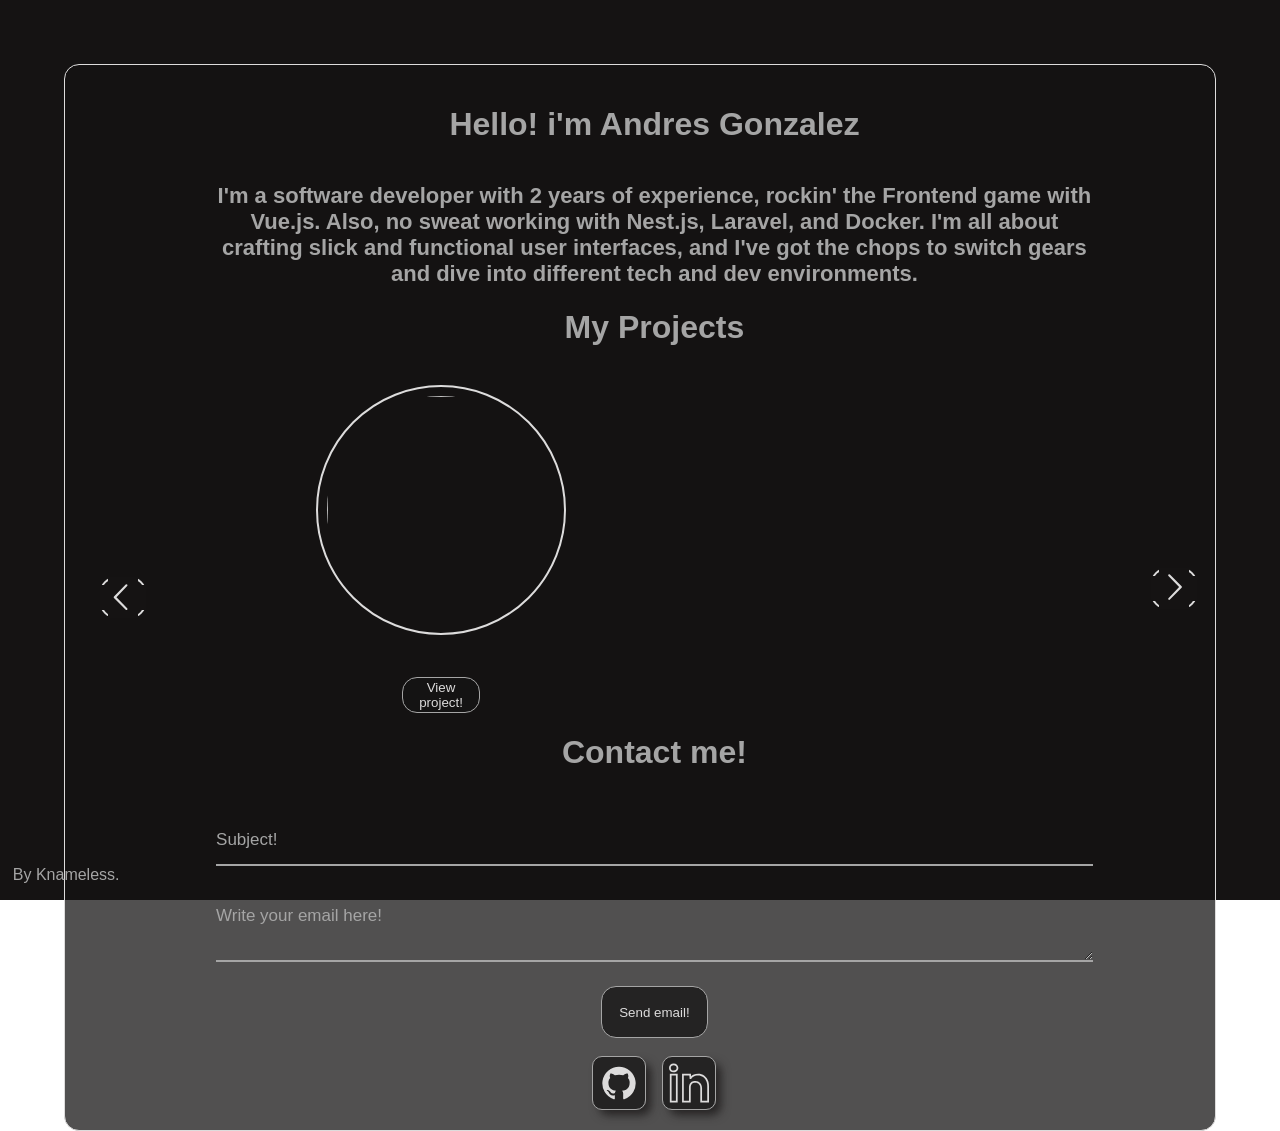
==== index.html @ 69648969 "feat: responsive" ====
<!DOCTYPE html>
<html lang="en">

<head>
  <meta charset="UTF-8" />
  <meta name="viewport" content="width=device-width, initial-scale=1.0" />
  <title>Knameless</title>
  <link rel="stylesheet" href="./assets/styles.css" />
</head>

<body>
  <div id="particles-js"></div>
  <div class="container">
    <div class="left-button" id="leftBtn">
      <a class="button-a">
        <span class="button-span">
          <svg xmlns="http://www.w3.org/2000/svg" viewBox="0 0 50 20" id="chevron" class="chevron-left">
            <path
              d="M13.25 10 6.109 2.58a.697.697 0 0 1 0-.979.68.68 0 0 1 .969 0l7.83 7.908a.697.697 0 0 1 0 .979l-7.83 7.908a.68.68 0 0 1-.969 0 .697.697 0 0 1 0-.979L13.25 10z" />
          </svg>
        </span>
      </a>
    </div>
    <div class="content">
      <div class="home">
        <h1 class="title-home">Hello! i'm Andres Gonzalez</h1>
        <h3 class="text-home">
          I'm a software developer with 2 years of experience, rockin' the
          Frontend game with Vue.js. Also, no sweat working with Nest.js,
          Laravel, and Docker. I'm all about crafting slick and functional
          user interfaces, and I've got the chops to switch gears and dive
          into different tech and dev environments.
        </h3>
      </div>
      <hr class="separator" />
      <div class="projects">
        <h1 class="project-title">My Projects</h1>
        <div class="project-layout">
          <div id="container-image">
            <img src="" class="project-image"></img>
            <h4 id="project-description"></h4>
            <a href="" id="button-pj" target="_blank">
              <button class="button-pj">View project!</button>
            </a>
          </div>
          <div class="space"></div>
          <div class="list-projects" id="list">
          </div>
        </div>
      </div>
      <hr class="separator" />
      <div class="contact">
        <div class="contact-item ">
          <h1 class="title-contact">Contact me!</h1>
          <div class="form__group field">
            <input type="text" class="form__field" placeholder="Subject!" id="subject">
            <label for="Subject!" class="form__label">Subject!</label>
          </div>
          <div class="form__group field">
            <textarea id="body" type="text" class="form__field" placeholder="Write your email here!"
              required=""></textarea>
            <label for="Write your email here!" class="form__label">Write your email here!</label>
          </div>
          <button class="button-pj" id="sendEmail">Send email!</button>
          <div class="container-items">
            <a href="https://github.com/knameless27">
              <button class="btn">
                <svg width="40" height="50" fill="rgb(221, 220, 220)" xmlns="http://www.w3.org/2000/svg"
                  data-name="Layer 1" viewBox="0 0 24 24" id="github">
                  <path
                    d="M12,2.2467A10.00042,10.00042,0,0,0,8.83752,21.73419c.5.08752.6875-.21247.6875-.475,0-.23749-.01251-1.025-.01251-1.86249C7,19.85919,6.35,18.78423,6.15,18.22173A3.636,3.636,0,0,0,5.125,16.8092c-.35-.1875-.85-.65-.01251-.66248A2.00117,2.00117,0,0,1,6.65,17.17169a2.13742,2.13742,0,0,0,2.91248.825A2.10376,2.10376,0,0,1,10.2,16.65923c-2.225-.25-4.55-1.11254-4.55-4.9375a3.89187,3.89187,0,0,1,1.025-2.6875,3.59373,3.59373,0,0,1,.1-2.65s.83747-.26251,2.75,1.025a9.42747,9.42747,0,0,1,5,0c1.91248-1.3,2.75-1.025,2.75-1.025a3.59323,3.59323,0,0,1,.1,2.65,3.869,3.869,0,0,1,1.025,2.6875c0,3.83747-2.33752,4.6875-4.5625,4.9375a2.36814,2.36814,0,0,1,.675,1.85c0,1.33752-.01251,2.41248-.01251,2.75,0,.26251.1875.575.6875.475A10.0053,10.0053,0,0,0,12,2.2467Z">
                  </path>
                </svg>
              </button>
            </a>
            <a href="https://www.linkedin.com/in/andres-camilo-gonzalez-velasquez-658888210/">
              <button class="btn">
                <svg xmlns="http://www.w3.org/2000/svg" xmlns:xlink="http://www.w3.org/1999/xlink"
                  fill="rgb(221, 220, 220)" height="50" width="40" version="1.1" id="Capa_1" viewBox="0 0 45.959 45.959"
                  xml:space="preserve">
                  <g>
                    <g>
                      <path
                        d="M5.392,0.492C2.268,0.492,0,2.647,0,5.614c0,2.966,2.223,5.119,5.284,5.119c1.588,0,2.956-0.515,3.957-1.489    c0.96-0.935,1.489-2.224,1.488-3.653C10.659,2.589,8.464,0.492,5.392,0.492z M7.847,7.811C7.227,8.414,6.34,8.733,5.284,8.733    C3.351,8.733,2,7.451,2,5.614c0-1.867,1.363-3.122,3.392-3.122c1.983,0,3.293,1.235,3.338,3.123    C8.729,6.477,8.416,7.256,7.847,7.811z" />
                      <path d="M0.959,45.467h8.988V12.422H0.959V45.467z M2.959,14.422h4.988v29.044H2.959V14.422z" />
                      <path
                        d="M33.648,12.422c-4.168,0-6.72,1.439-8.198,2.792l-0.281-2.792H15v33.044h9.959V28.099c0-0.748,0.303-2.301,0.493-2.711    c1.203-2.591,2.826-2.591,5.284-2.591c2.831,0,5.223,2.655,5.223,5.797v16.874h10v-18.67    C45.959,16.92,39.577,12.422,33.648,12.422z M43.959,43.467h-6V28.593c0-4.227-3.308-7.797-7.223-7.797    c-2.512,0-5.358,0-7.099,3.75c-0.359,0.775-0.679,2.632-0.679,3.553v15.368H17V14.422h6.36l0.408,4.044h1.639l0.293-0.473    c0.667-1.074,2.776-3.572,7.948-3.572c4.966,0,10.311,3.872,10.311,12.374V43.467z" />
                    </g>
                  </g>
                </svg>
              </button>
            </a>
          </div>
        </div>
      </div>
    </div>
    <div class="right-button" id="rightBtn">
      <button class="button-chevron">
        <a class="button-a">
          <span class="button-span">
            <svg xmlns="http://www.w3.org/2000/svg" viewBox="0 0 50 20" id="chevron">
              <path
                d="M13.25 10 6.109 2.58a.697.697 0 0 1 0-.979.68.68 0 0 1 .969 0l7.83 7.908a.697.697 0 0 1 0 .979l-7.83 7.908a.68.68 0 0 1-.969 0 .697.697 0 0 1 0-.979L13.25 10z" />
            </svg>
          </span>
        </a>
      </button>
      <button class="button-chevron"></button>
    </div>
  </div>
  <p class="footer">By Knameless.</p>
  <script src="./js/particles.min.js"></script>
  <script src="./js/projects.js"></script>
  <script src="./js/main.js"></script>
</body>

</html>
---- assets/styles.css ----
:root {
  --blackTrans: rgba(21, 19, 19, 0.74);
  --black: rgb(21, 19, 19);
  --white: rgb(221, 220, 220);
  --grey: rgb(165, 165, 165);
}

::-webkit-scrollbar {
  width: 12px;
}

::-webkit-scrollbar-button {
  display: none;
}

::-webkit-scrollbar-track {
  background-color: var(--blackTrans);
}

/* Thumb (la parte desplazable de la barra) */
::-webkit-scrollbar-thumb {
  background-color: var(--grey);
  border-radius: 20rem;
}

/* Cambia el color de la barra de desplazamiento cuando el usuario la está moviendo */
::-webkit-scrollbar-thumb:hover {
  background-color: #555;
}

* {
  box-sizing: border-box;
}

#particles-js {
  height: 100vh;
  width: 100%;
  position: fixed;
  top: 0;
  background-color: var(--black);
  z-index: -1;
}

body {
  margin: 0;
  font-family: Arial, Helvetica, sans-serif;
}

h1::selection,
h2::selection,
h3::selection,
h4::selection,
h5::selection,
p::selection,
text::selection,
a::selection {
  background-color: var(--grey); /* Cambia aquí al color que desees */
  color: var(--blackTrans); /* Cambia aquí al color de texto que desees */
}

.container {
  display: grid;
  grid-template-columns: 5.8rem auto 4rem;
  align-items: center;
  gap: 10px;
  color: var(--grey);
  background-color: var(--blackTrans);
  width: 90%;
  max-width: 1200px;
  background-size: cover;
  background-position: center;
  margin-left: auto;
  margin-right: auto;
  margin-top: 5%;
  padding: 20px 30px;
  position: relative;
  border: 1px solid var(--white);
  border-radius: 15px 15px 15px 15px;
}

.content {
  padding-left: 2%;
  padding-right: 2%;
}

.left-button,
.right-button {
  padding: 10px 5px;
  border: none;
}

#chevron {
  fill: var(--white);
  height: 2rem;
  padding-left: 15%;
  padding-top: 5%;
}

.chevron-left {
  transform: translate(-50%, 10%) rotate(180deg);
}

.button-a {
  cursor: pointer;
  position: relative;
  display: inline-block;
  width: 55%;
  border: 2px solid var(--white);
  border-radius: 15px 15px 15px 15px;
  text-decoration: none;
  font-size: 20px;
}

.button-a:active {
  background-color: var(--white);
  #chevron {
    fill: var(--black);
  }
}

.button-a::before {
  content: "";
  position: absolute;
  vertical-align: middle;
  top: 6px;
  left: -2px;
  width: calc(100% + 4px);
  height: calc(100% - 12px);
  background-color: var(--black);
  transition: 0.15s ease-in-out;
  transform: scaleY(1);
}

.button-a:hover::before {
  transform: scaleY(0);
}

.button-a::after {
  content: "";
  position: absolute;
  left: 6px;
  top: -2px;
  height: calc(100% + 4px);
  width: calc(100% - 12px);
  background-color: var(--black);
  transition: 0.15s ease-in-out;
  transform: scaleX(1);
  /* transition-delay: 0.1s; */
}

.button-a:hover::after {
  transform: scaleX(0);
}

.button-a .button-span {
  position: relative;
  z-index: 3;
}

.button-chevron {
  background-color: none;
  text-decoration: none;
  background-color: transparent;
  border: none;
}

.footer {
  color: var(--grey);
  position: fixed;
  padding-left: 1%;
  bottom: 0;
}

.text-home,
.title-home {
  text-align: center;
}

.title-home {
  padding-bottom: 2%;
}

.text-home {
  font-size: 22px;
}

.project-title {
  padding-bottom: 2%;
  text-align: center;
}

.project-image {
  width: 250px;
  height: 250px;
  padding: 2%;
  border-radius: 20rem;
  border: 2px solid var(--white);
}

#container-image {
  display: flex;
  flex-direction: column;
  align-items: center;
  max-width: 450px;
  width: 100%;
  text-align: center;
}

.project-layout {
  display: flex;
  gap: 16px;
}

.list-projects {
  width: 500px;
  max-width: 500px;
  max-height: 425px;
  overflow-y: auto;
  display: flex;
  flex-direction: column;
  align-items: flex-end;
}

.button-project {
  margin-bottom: 3%;
  width: 100%;
  background-color: transparent;
  border-top: 0px;
  border-right: 0px;
  border-left: 0px;
  border-bottom: 1px solid var(--white);
  border-radius: 5px;
  color: var(--grey);
  cursor: pointer;
}

.button-pj {
  cursor: pointer;
  padding: 2%;
  border: 1px solid var(--grey);
  border-radius: 15px;
  color: var(--white);
  background-color: var(--blackTrans);
  transition: 0.2s ease;
}

.button-pj:hover {
  background-color: var(--white);
  color: var(--black);
}

.contact {
  display: flex;
  justify-content: center;
  align-items: center;
}

.container-items {
  padding-top: 2%;
  display: flex;
  gap: 16px;
  justify-content: center;
  align-items: center;
}

.contact-item {
  width: 100%;
  height: 100%;
  text-align: center;
}

.title-contact {
  padding-bottom: 2%;
}

.form__group {
  position: relative;
  padding: 20px 0 20px;
  width: 100%;
}

.form__field {
  font-family: inherit;
  width: 100%;
  border: none;
  border-bottom: 2px solid var(--grey);
  outline: 0;
  font-size: 17px;
  color: var(--white);
  padding: 7px 0;
  background: transparent;
  transition: border-color 0.2s;
}

.form__field::placeholder {
  color: transparent;
}

.form__field:placeholder-shown ~ .form__label {
  font-size: 17px;
  cursor: text;
  top: 20px;
}

.form__label {
  position: absolute;
  top: 0;
  display: block;
  transition: 0.2s;
  font-size: 17px;
  color: var(--grey);
  pointer-events: none;
}

.form__field:focus {
  padding-bottom: 6px;
  font-weight: 700;
  border-width: 3px;
  border-image: linear-gradient(to right, var(--grey), var(--white));
  border-image-slice: 1;
}

.form__field:focus ~ .form__label {
  position: absolute;
  top: 0;
  display: block;
  transition: 0.2s;
  font-size: 17px;
  color: var(--white);
  font-weight: 700;
}

.form__field:required,
.form__field:invalid {
  box-shadow: none;
}

.btn {
  display: grid;
  place-items: center;
  background: var(--blackTrans);
  border-radius: 10px;
  box-shadow: 6px 6px 10px -1px var(--blackTrans);
  border: 1px solid var(--grey);
  cursor: pointer;
  transition: transform 0.5s;
}

.btn:hover {
  box-shadow: inset 4px 4px 6px -1px var(--white),
    inset -4px -4px 6px -1px var(--grey), -0.5px -0.5px 0px var(--white),
    0.5px 0.5px 0px var(--white), 0px 12px 10px -10px var(--white);
  border: 1px solid var(--white);
  transform: translateY(0.5em);
}

.btn svg {
  transition: transform 0.5s;
}

.btn:hover svg {
  transform: scale(0.9);
  fill: var(--white);
}

.separator {
  display: none;
}

@media screen and (max-width: 768px) {
  .footer,
  .left-button,
  .right-button {
    display: none;
  }

  .separator {
    display: flex;
  }

  .container {
    grid-template-columns: auto;
    max-width: auto;
  }

  .content {
    padding-left: 0;
    padding-right: 0;
    overflow: hidden;
  }
  .project-layout {
    display: block;
  }
  .list-projects {
    display: contents;
    overflow: hidden;
  }
  .space {
    padding-top: 15%;
  }
}
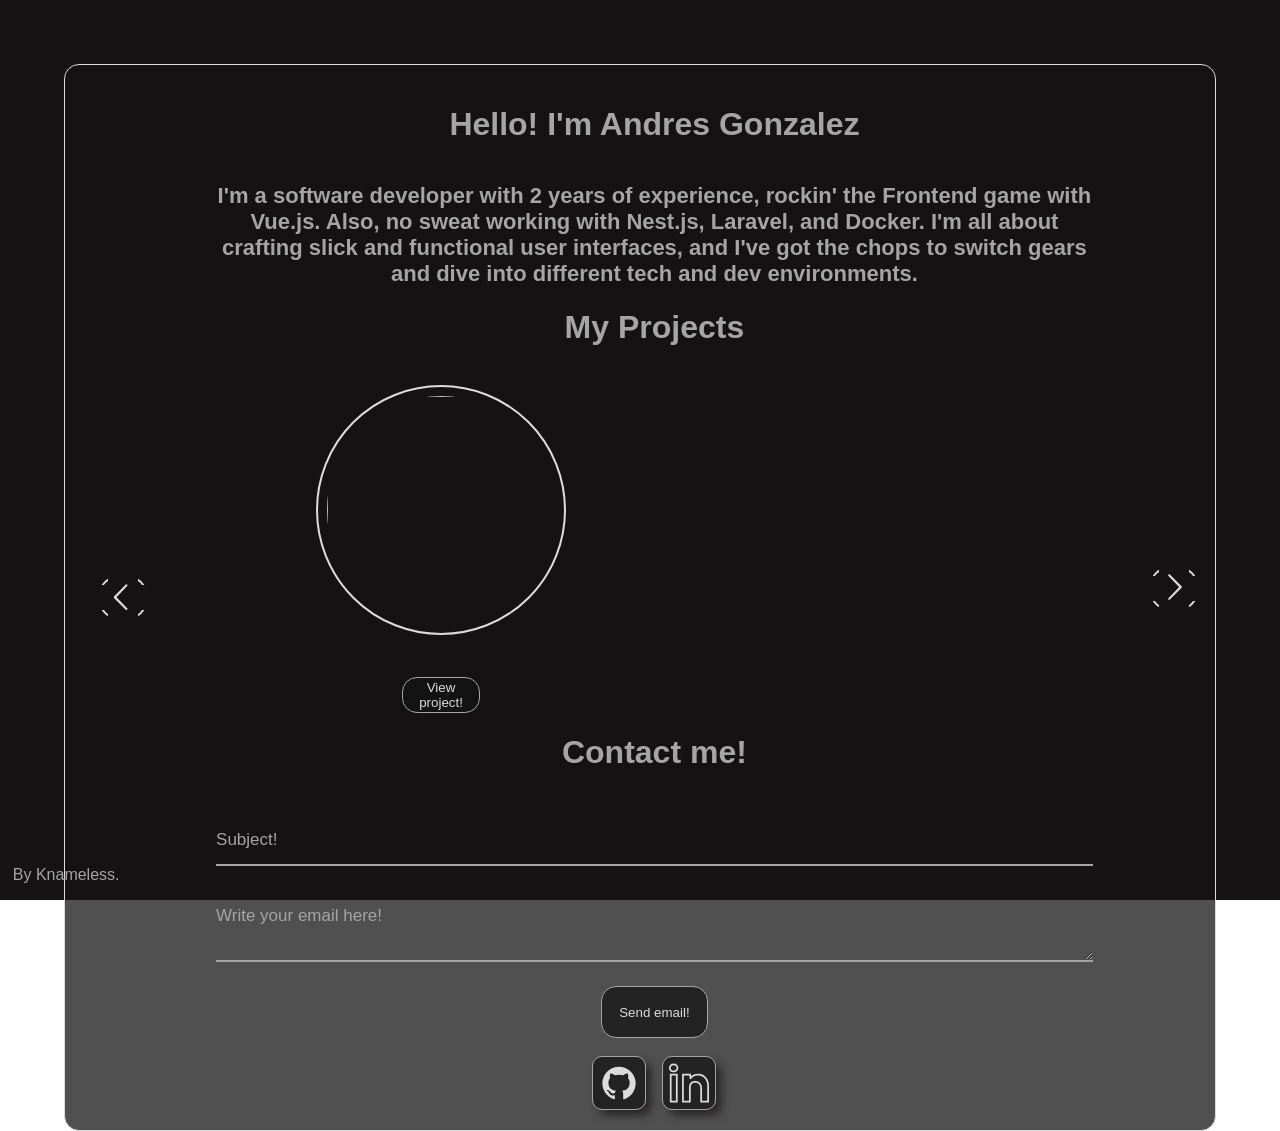
==== commit 9389ce96: "fix: orthography" ====
--- a/index.html
+++ b/index.html
@@ -6,6 +6,7 @@
   <meta name="viewport" content="width=device-width, initial-scale=1.0" />
   <title>Knameless</title>
   <link rel="stylesheet" href="./assets/styles.css" />
+  <link rel="icon" href="assets/moon.ico" type="image/x-icon">
 </head>
 
 <body>
@@ -23,7 +24,7 @@
     </div>
     <div class="content">
       <div class="home">
-        <h1 class="title-home">Hello! i'm Andres Gonzalez</h1>
+        <h1 class="title-home">Hello! I'm Andres Gonzalez</h1>
         <h3 class="text-home">
           I'm a software developer with 2 years of experience, rockin' the
           Frontend game with Vue.js. Also, no sweat working with Nest.js,
@@ -114,4 +115,4 @@
   <script src="./js/main.js"></script>
 </body>
 
-</html>+</html>
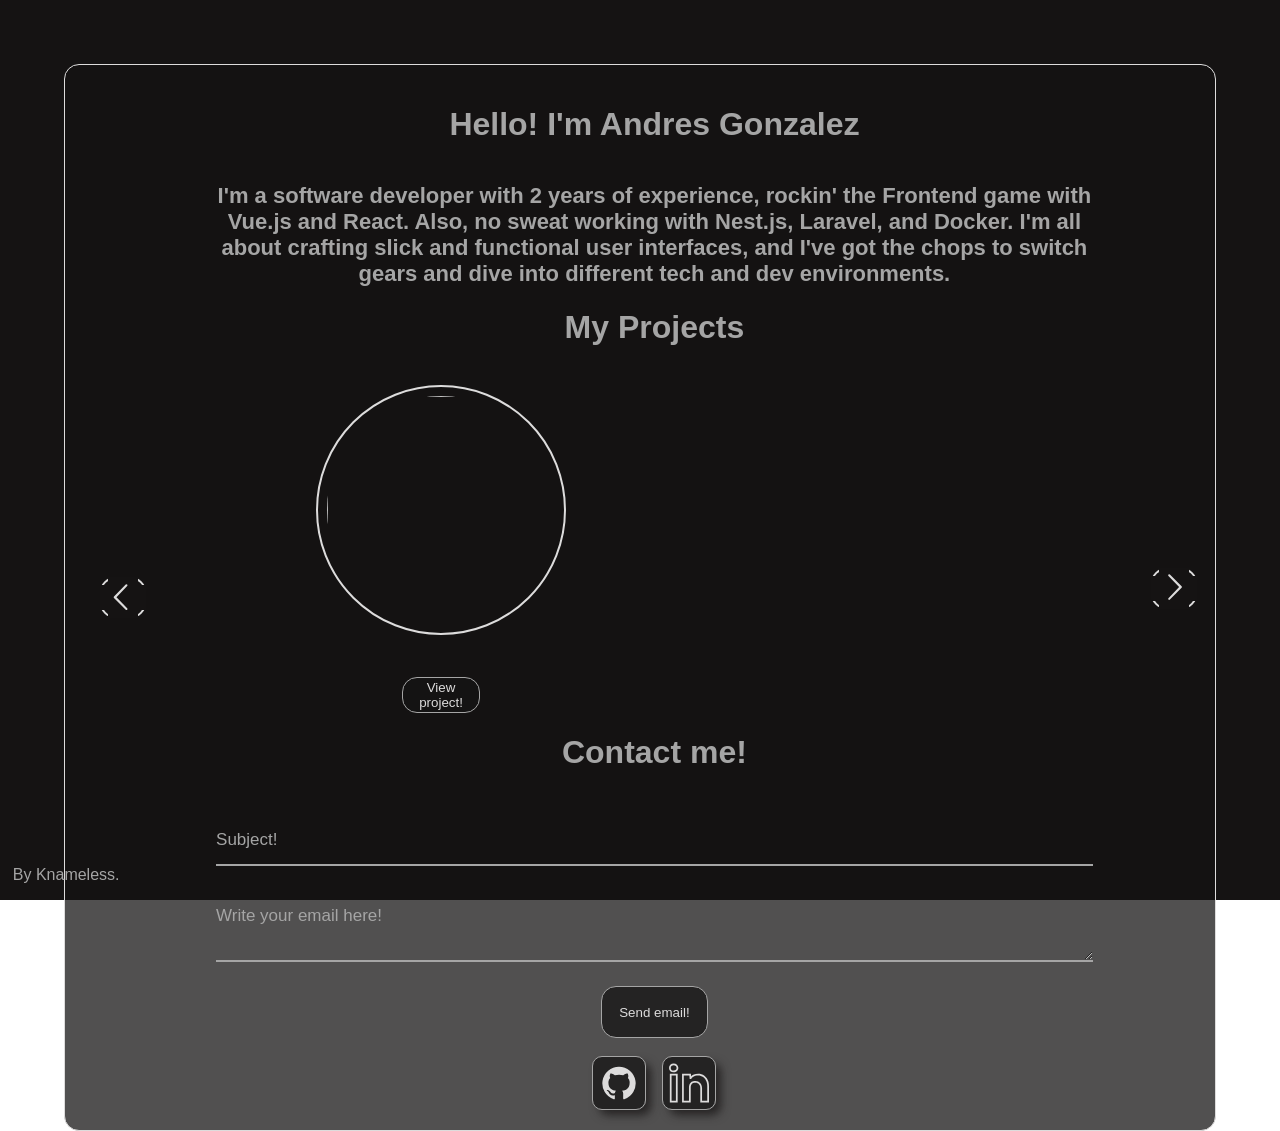
==== commit fed74500: "fix: index.html" ====
--- a/index.html
+++ b/index.html
@@ -27,7 +27,7 @@
         <h1 class="title-home">Hello! I'm Andres Gonzalez</h1>
         <h3 class="text-home">
           I'm a software developer with 2 years of experience, rockin' the
-          Frontend game with Vue.js. Also, no sweat working with Nest.js,
+          Frontend game with Vue.js and React. Also, no sweat working with Nest.js,
           Laravel, and Docker. I'm all about crafting slick and functional
           user interfaces, and I've got the chops to switch gears and dive
           into different tech and dev environments.
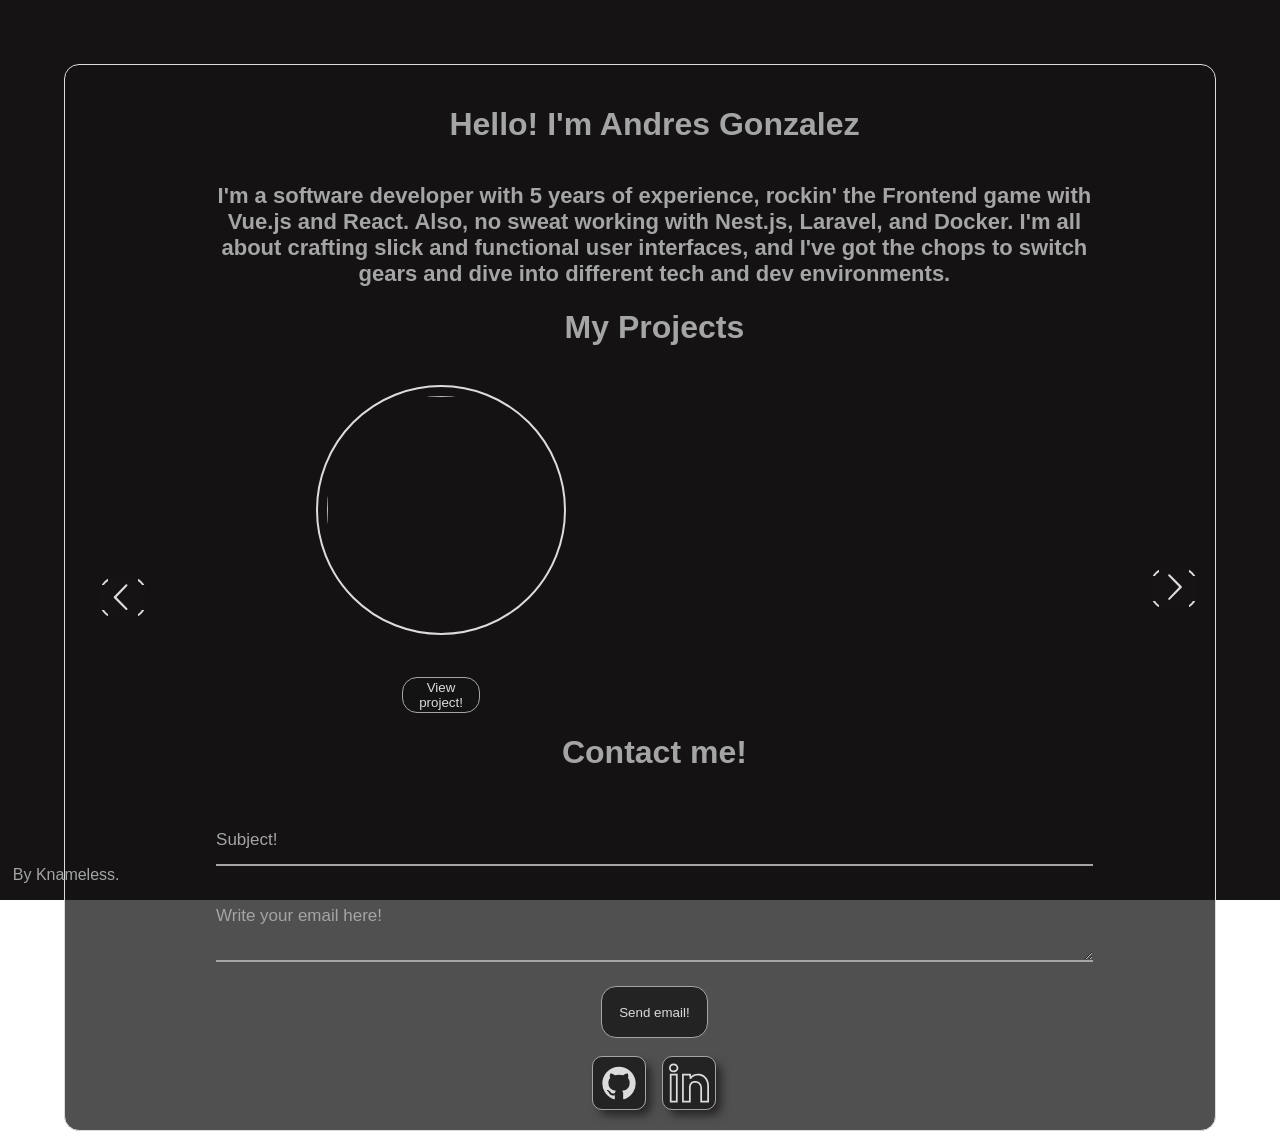
==== commit b7022c57: "Update index.html" ====
--- a/index.html
+++ b/index.html
@@ -26,7 +26,7 @@
       <div class="home">
         <h1 class="title-home">Hello! I'm Andres Gonzalez</h1>
         <h3 class="text-home">
-          I'm a software developer with 2 years of experience, rockin' the
+          I'm a software developer with 5 years of experience, rockin' the
           Frontend game with Vue.js and React. Also, no sweat working with Nest.js,
           Laravel, and Docker. I'm all about crafting slick and functional
           user interfaces, and I've got the chops to switch gears and dive
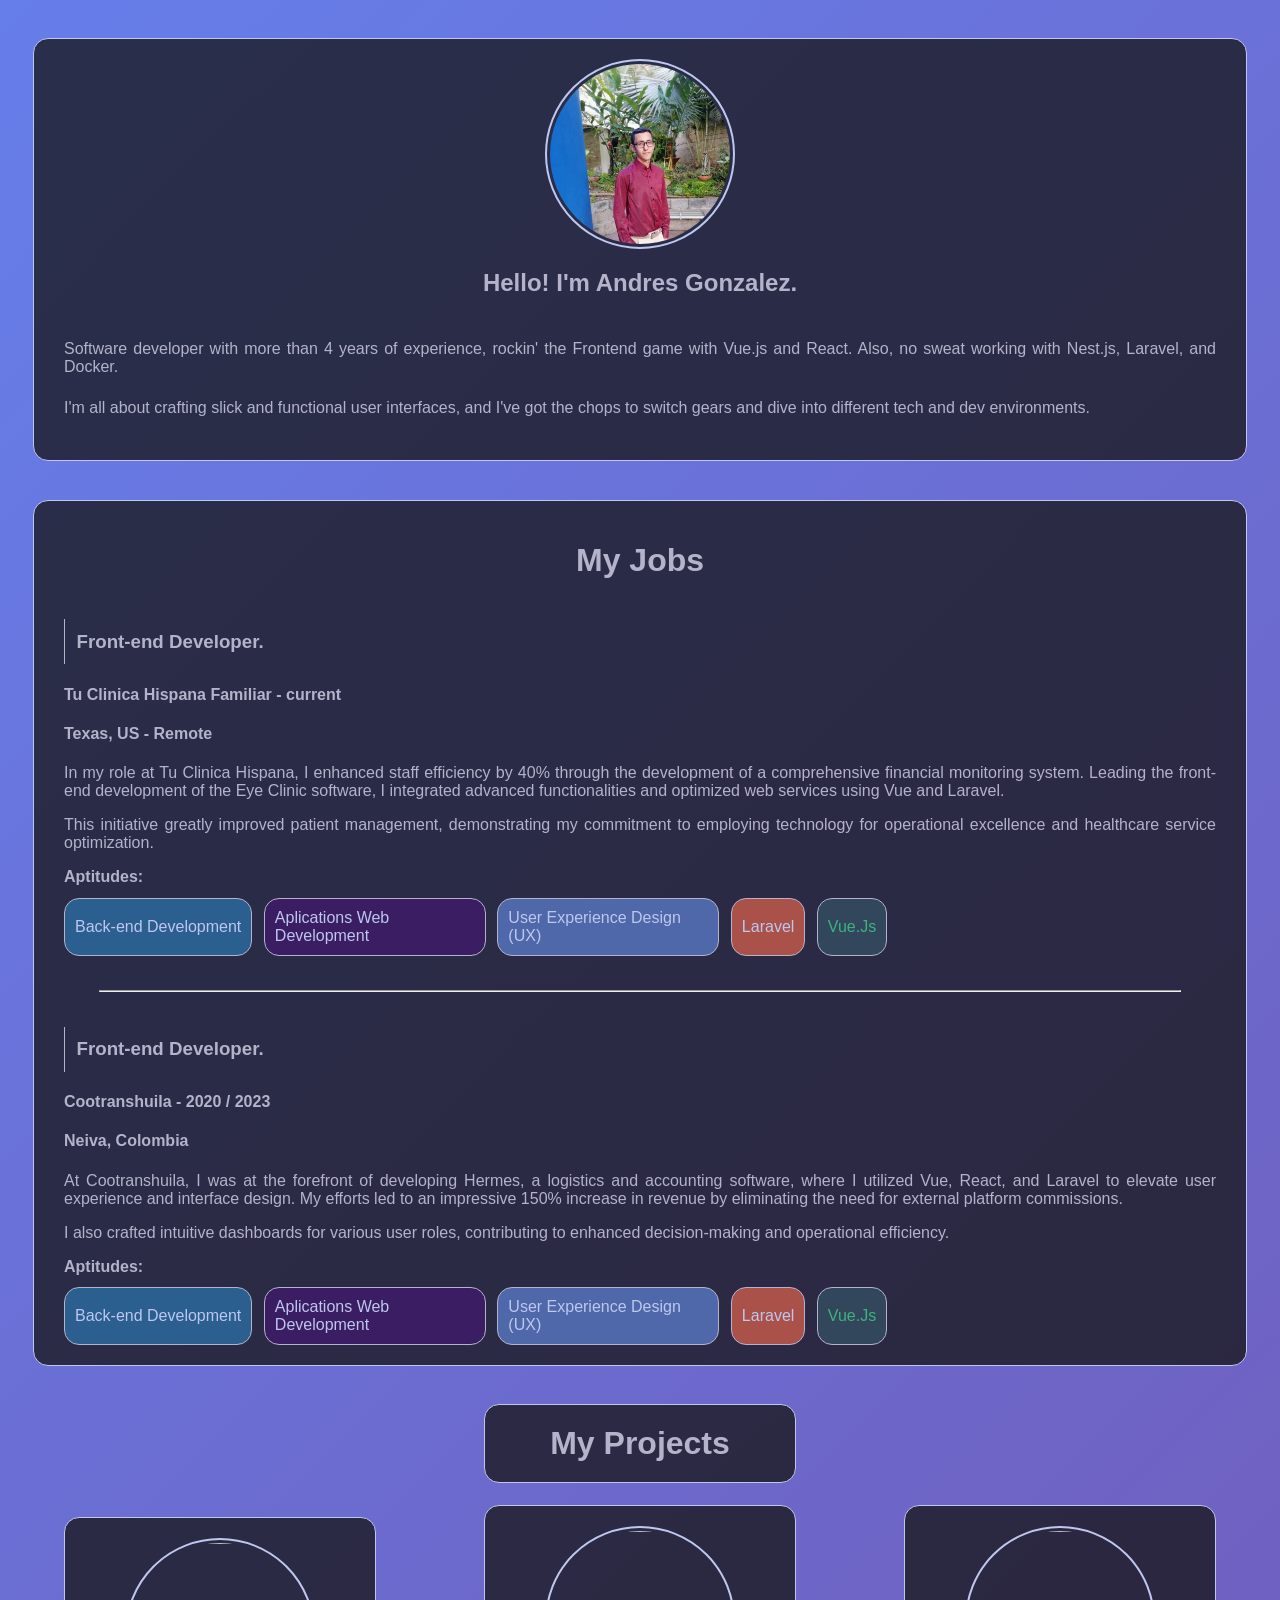
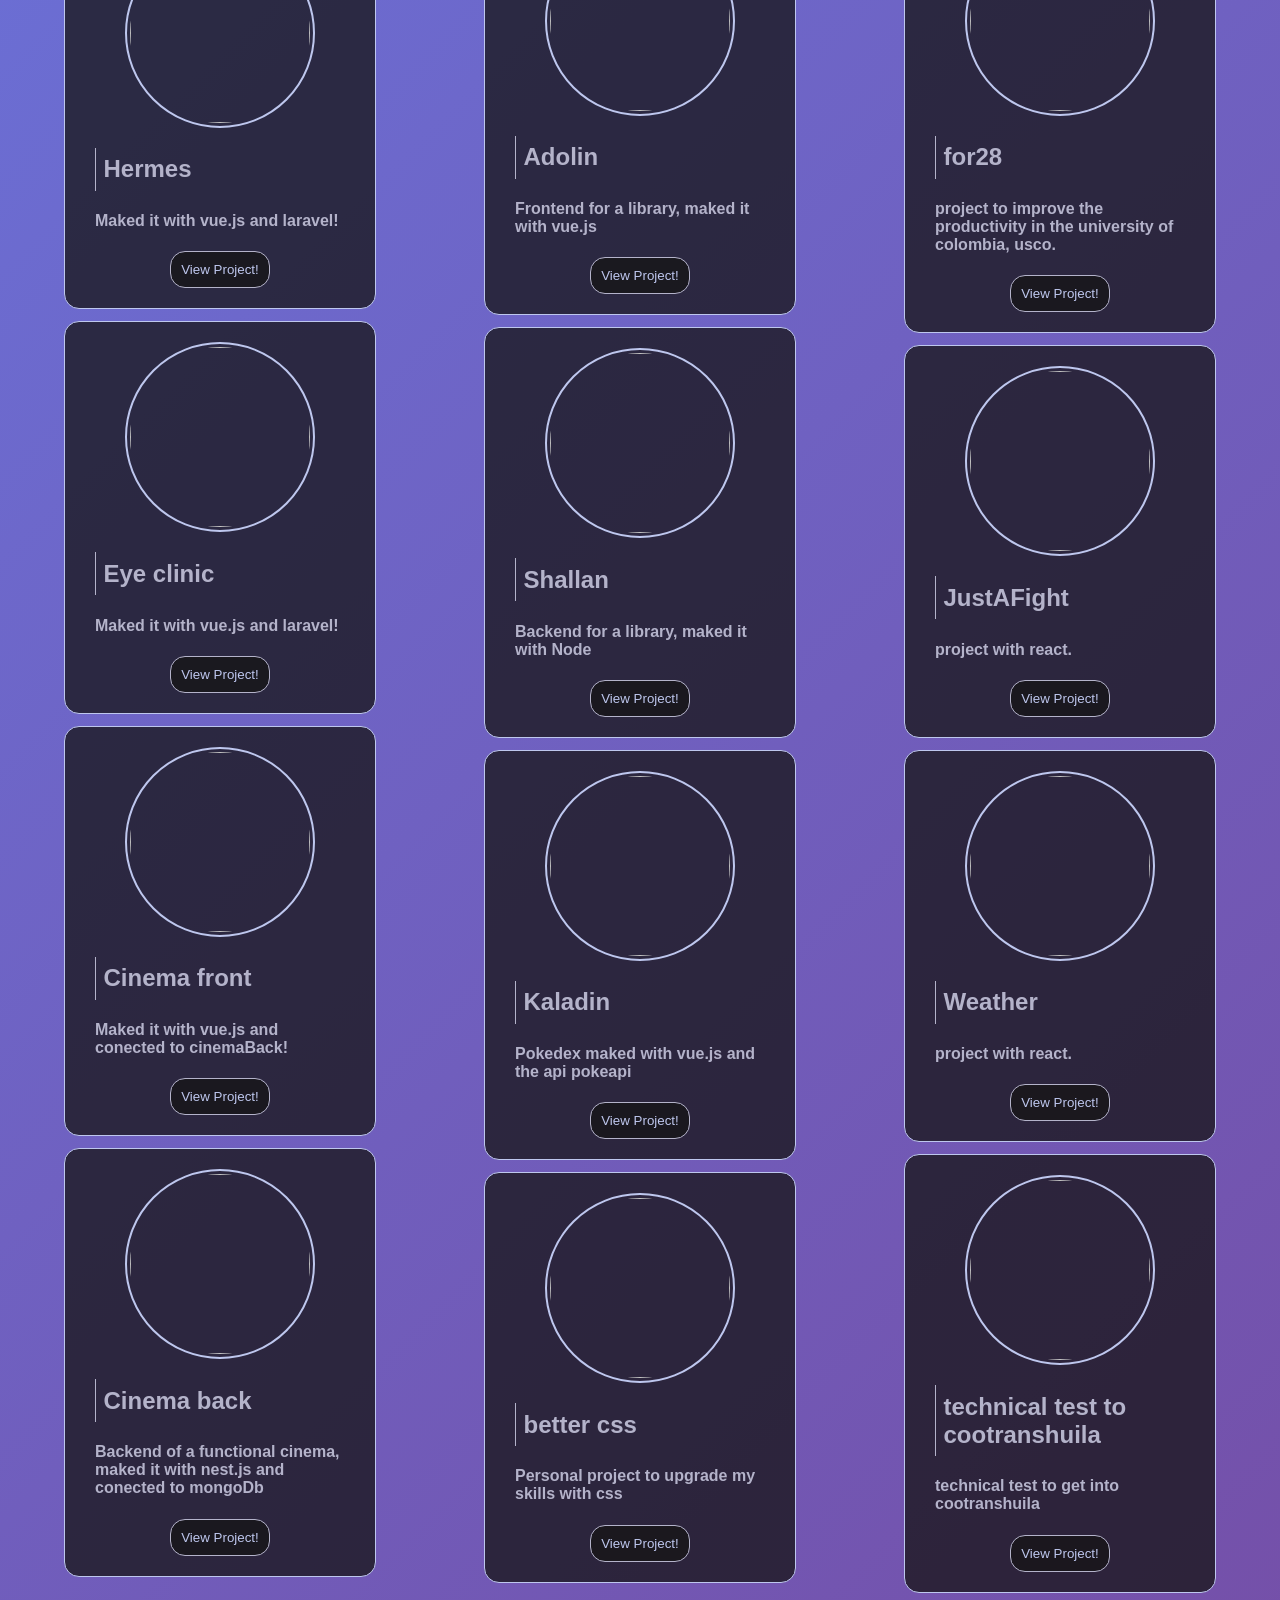
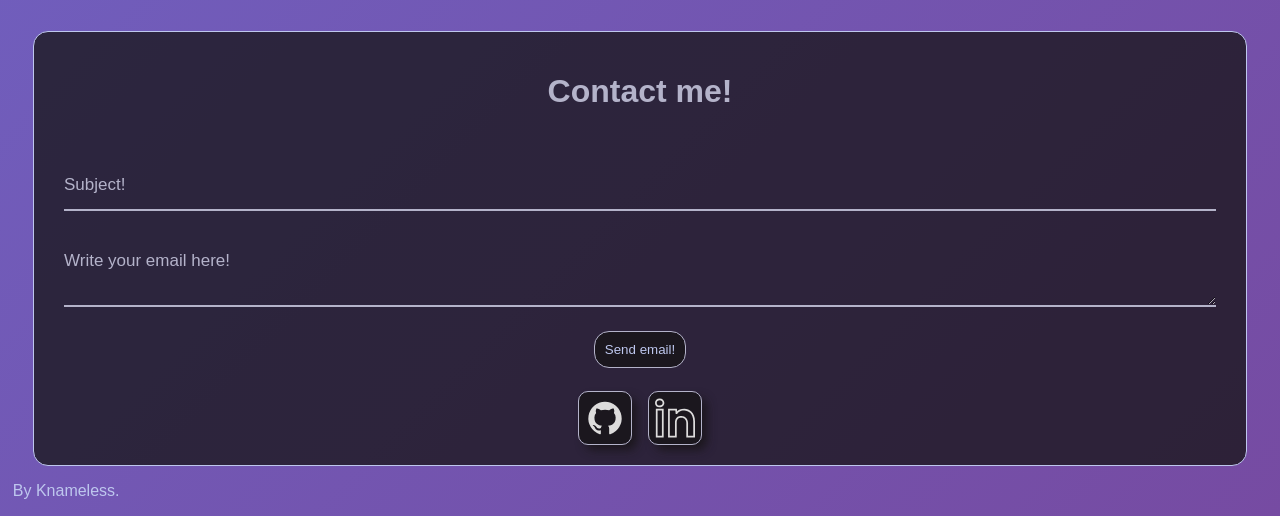
==== commit 44aa81a3: "feat: new portfolio" ====
--- a/index.html
+++ b/index.html
@@ -10,109 +10,172 @@
 </head>
 
 <body>
-  <div id="particles-js"></div>
-  <div class="container">
-    <div class="left-button" id="leftBtn">
-      <a class="button-a">
-        <span class="button-span">
-          <svg xmlns="http://www.w3.org/2000/svg" viewBox="0 0 50 20" id="chevron" class="chevron-left">
-            <path
-              d="M13.25 10 6.109 2.58a.697.697 0 0 1 0-.979.68.68 0 0 1 .969 0l7.83 7.908a.697.697 0 0 1 0 .979l-7.83 7.908a.68.68 0 0 1-.969 0 .697.697 0 0 1 0-.979L13.25 10z" />
-          </svg>
-        </span>
-      </a>
-    </div>
-    <div class="content">
-      <div class="home">
-        <h1 class="title-home">Hello! I'm Andres Gonzalez</h1>
-        <h3 class="text-home">
-          I'm a software developer with 5 years of experience, rockin' the
+  <div class="content">
+    <div class="home container">
+      <section class="home-text">
+        <h1 class="title-home">Hello! I'm Andres Gonzalez.</h1>
+        <p class="text-home">
+          Software developer with more than 4 years of experience, rockin' the
           Frontend game with Vue.js and React. Also, no sweat working with Nest.js,
-          Laravel, and Docker. I'm all about crafting slick and functional
+          Laravel, and Docker.
+        </p>
+        <p class="text-home">
+          I'm all about crafting slick and functional
           user interfaces, and I've got the chops to switch gears and dive
           into different tech and dev environments.
+        </p>
+      </section>
+      <section class="default-image-side">
+        <img src="./assets/me.jpg" class="project-image"></img>
+      </section>
+    </div>
+    <div class="experience container">
+      <div class="experience-title-container">
+        <h1 class="experience-title">My Jobs</h1>
+      </div>
+      <section class="job-text">
+        <h3 class="experience-subtitle">
+          Front-end Developer.
         </h3>
+        <h4>
+          Tu Clinica Hispana Familiar - current
+        </h4>
+        <h4>
+          Texas, US - Remote
+        </h4>
+        <p>
+          In my role at Tu Clinica Hispana, I enhanced staff efficiency by 40% through the development of a
+          comprehensive
+          financial monitoring system.
+          Leading the front-end development of the Eye Clinic software, I integrated
+          advanced
+          functionalities and optimized web services using Vue and Laravel.
+        </p>
+        <p>
+          This initiative greatly improved patient
+          management, demonstrating my commitment to employing technology for operational excellence and healthcare
+          service
+          optimization.
+        </p>
+        <section class="aptitudes">
+          <b>
+            Aptitudes:
+          </b>
+          <section class="badges">
+            <div class="badge backend">
+              Back-end Development
+            </div>
+            <div class="badge web-dev">
+              Aplications Web Development
+            </div>
+            <div class="badge ux">
+              User Experience Design (UX)
+            </div>
+            <div class="badge laravel">
+              Laravel
+            </div>
+            <div class="badge vue">
+              Vue.Js
+            </div>
+          </section>
+        </section>
+      </section>
+      <hr style="margin: 3%;" />
+      <section class="job-text">
+        <h3 class="experience-subtitle">
+          Front-end Developer.
+        </h3>
+        <h4>
+          Cootranshuila - 2020 / 2023
+        </h4>
+        <h4>
+          Neiva, Colombia
+        </h4>
+        <p>
+          At Cootranshuila, I was at the forefront of developing Hermes, a logistics and accounting software, where I
+          utilized Vue, React, and Laravel to elevate user experience and interface design. My efforts led to an
+          impressive
+          150% increase in revenue by eliminating the need for external platform commissions.
+        </p>
+        <p>
+          I also crafted intuitive
+          dashboards for various user roles, contributing to enhanced decision-making and operational efficiency.
+        </p>
+        <section class="aptitudes">
+          <b>
+            Aptitudes:
+          </b>
+          <section class="badges">
+            <div class="badge backend">
+              Back-end Development
+            </div>
+            <div class="badge web-dev">
+              Aplications Web Development
+            </div>
+            <div class="badge ux">
+              User Experience Design (UX)
+            </div>
+            <div class="badge laravel">
+              Laravel
+            </div>
+            <div class="badge vue">
+              Vue.Js
+            </div>
+          </section>
+        </section>
+      </section>
+    </div>
+    <div class="projects">
+      <h1 class="project-title container">My Projects</h1>
+      <div class="list-projects" id="list">
       </div>
-      <hr class="separator" />
-      <div class="projects">
-        <h1 class="project-title">My Projects</h1>
-        <div class="project-layout">
-          <div id="container-image">
-            <img src="" class="project-image"></img>
-            <h4 id="project-description"></h4>
-            <a href="" id="button-pj" target="_blank">
-              <button class="button-pj">View project!</button>
-            </a>
-          </div>
-          <div class="space"></div>
-          <div class="list-projects" id="list">
-          </div>
+    </div>
+    <div class="contact container">
+      <div class="contact-item ">
+        <h1 class="title-contact">Contact me!</h1>
+        <div class="form__group field">
+          <input type="text" class="form__field" placeholder="Subject!" id="subject">
+          <label class="form__label">Subject!</label>
         </div>
-      </div>
-      <hr class="separator" />
-      <div class="contact">
-        <div class="contact-item ">
-          <h1 class="title-contact">Contact me!</h1>
-          <div class="form__group field">
-            <input type="text" class="form__field" placeholder="Subject!" id="subject">
-            <label for="Subject!" class="form__label">Subject!</label>
-          </div>
-          <div class="form__group field">
-            <textarea id="body" type="text" class="form__field" placeholder="Write your email here!"
-              required=""></textarea>
-            <label for="Write your email here!" class="form__label">Write your email here!</label>
-          </div>
-          <button class="button-pj" id="sendEmail">Send email!</button>
-          <div class="container-items">
-            <a href="https://github.com/knameless27">
-              <button class="btn">
-                <svg width="40" height="50" fill="rgb(221, 220, 220)" xmlns="http://www.w3.org/2000/svg"
-                  data-name="Layer 1" viewBox="0 0 24 24" id="github">
-                  <path
-                    d="M12,2.2467A10.00042,10.00042,0,0,0,8.83752,21.73419c.5.08752.6875-.21247.6875-.475,0-.23749-.01251-1.025-.01251-1.86249C7,19.85919,6.35,18.78423,6.15,18.22173A3.636,3.636,0,0,0,5.125,16.8092c-.35-.1875-.85-.65-.01251-.66248A2.00117,2.00117,0,0,1,6.65,17.17169a2.13742,2.13742,0,0,0,2.91248.825A2.10376,2.10376,0,0,1,10.2,16.65923c-2.225-.25-4.55-1.11254-4.55-4.9375a3.89187,3.89187,0,0,1,1.025-2.6875,3.59373,3.59373,0,0,1,.1-2.65s.83747-.26251,2.75,1.025a9.42747,9.42747,0,0,1,5,0c1.91248-1.3,2.75-1.025,2.75-1.025a3.59323,3.59323,0,0,1,.1,2.65,3.869,3.869,0,0,1,1.025,2.6875c0,3.83747-2.33752,4.6875-4.5625,4.9375a2.36814,2.36814,0,0,1,.675,1.85c0,1.33752-.01251,2.41248-.01251,2.75,0,.26251.1875.575.6875.475A10.0053,10.0053,0,0,0,12,2.2467Z">
-                  </path>
-                </svg>
-              </button>
-            </a>
-            <a href="https://www.linkedin.com/in/andres-camilo-gonzalez-velasquez-658888210/">
-              <button class="btn">
-                <svg xmlns="http://www.w3.org/2000/svg" xmlns:xlink="http://www.w3.org/1999/xlink"
-                  fill="rgb(221, 220, 220)" height="50" width="40" version="1.1" id="Capa_1" viewBox="0 0 45.959 45.959"
-                  xml:space="preserve">
+        <div class="form__group field">
+          <textarea id="body" type="text" class="form__field" placeholder="Write your email here!" required=""></textarea>
+          <label class="form__label">Write your email here!</label>
+        </div>
+        <button class="button-pj" id="sendEmail">Send email!</button>
+        <div class="container-items">
+          <a href="https://github.com/knameless27">
+            <button class="btn">
+              <svg width="40" height="50" fill="rgb(221, 220, 220)" xmlns="http://www.w3.org/2000/svg" data-name="Layer 1"
+                viewBox="0 0 24 24" id="github">
+                <path
+                  d="M12,2.2467A10.00042,10.00042,0,0,0,8.83752,21.73419c.5.08752.6875-.21247.6875-.475,0-.23749-.01251-1.025-.01251-1.86249C7,19.85919,6.35,18.78423,6.15,18.22173A3.636,3.636,0,0,0,5.125,16.8092c-.35-.1875-.85-.65-.01251-.66248A2.00117,2.00117,0,0,1,6.65,17.17169a2.13742,2.13742,0,0,0,2.91248.825A2.10376,2.10376,0,0,1,10.2,16.65923c-2.225-.25-4.55-1.11254-4.55-4.9375a3.89187,3.89187,0,0,1,1.025-2.6875,3.59373,3.59373,0,0,1,.1-2.65s.83747-.26251,2.75,1.025a9.42747,9.42747,0,0,1,5,0c1.91248-1.3,2.75-1.025,2.75-1.025a3.59323,3.59323,0,0,1,.1,2.65,3.869,3.869,0,0,1,1.025,2.6875c0,3.83747-2.33752,4.6875-4.5625,4.9375a2.36814,2.36814,0,0,1,.675,1.85c0,1.33752-.01251,2.41248-.01251,2.75,0,.26251.1875.575.6875.475A10.0053,10.0053,0,0,0,12,2.2467Z">
+                </path>
+              </svg>
+            </button>
+          </a>
+          <a href="https://www.linkedin.com/in/andres-camilo-gonzalez-velasquez-658888210/">
+            <button class="btn">
+              <svg xmlns="http://www.w3.org/2000/svg" xmlns:xlink="http://www.w3.org/1999/xlink" fill="rgb(221, 220, 220)"
+                height="50" width="40" version="1.1" id="Capa_1" viewBox="0 0 45.959 45.959" xml:space="preserve">
+                <g>
                   <g>
-                    <g>
-                      <path
-                        d="M5.392,0.492C2.268,0.492,0,2.647,0,5.614c0,2.966,2.223,5.119,5.284,5.119c1.588,0,2.956-0.515,3.957-1.489    c0.96-0.935,1.489-2.224,1.488-3.653C10.659,2.589,8.464,0.492,5.392,0.492z M7.847,7.811C7.227,8.414,6.34,8.733,5.284,8.733    C3.351,8.733,2,7.451,2,5.614c0-1.867,1.363-3.122,3.392-3.122c1.983,0,3.293,1.235,3.338,3.123    C8.729,6.477,8.416,7.256,7.847,7.811z" />
-                      <path d="M0.959,45.467h8.988V12.422H0.959V45.467z M2.959,14.422h4.988v29.044H2.959V14.422z" />
-                      <path
-                        d="M33.648,12.422c-4.168,0-6.72,1.439-8.198,2.792l-0.281-2.792H15v33.044h9.959V28.099c0-0.748,0.303-2.301,0.493-2.711    c1.203-2.591,2.826-2.591,5.284-2.591c2.831,0,5.223,2.655,5.223,5.797v16.874h10v-18.67    C45.959,16.92,39.577,12.422,33.648,12.422z M43.959,43.467h-6V28.593c0-4.227-3.308-7.797-7.223-7.797    c-2.512,0-5.358,0-7.099,3.75c-0.359,0.775-0.679,2.632-0.679,3.553v15.368H17V14.422h6.36l0.408,4.044h1.639l0.293-0.473    c0.667-1.074,2.776-3.572,7.948-3.572c4.966,0,10.311,3.872,10.311,12.374V43.467z" />
-                    </g>
+                    <path
+                      d="M5.392,0.492C2.268,0.492,0,2.647,0,5.614c0,2.966,2.223,5.119,5.284,5.119c1.588,0,2.956-0.515,3.957-1.489    c0.96-0.935,1.489-2.224,1.488-3.653C10.659,2.589,8.464,0.492,5.392,0.492z M7.847,7.811C7.227,8.414,6.34,8.733,5.284,8.733    C3.351,8.733,2,7.451,2,5.614c0-1.867,1.363-3.122,3.392-3.122c1.983,0,3.293,1.235,3.338,3.123    C8.729,6.477,8.416,7.256,7.847,7.811z" />
+                    <path d="M0.959,45.467h8.988V12.422H0.959V45.467z M2.959,14.422h4.988v29.044H2.959V14.422z" />
+                    <path
+                      d="M33.648,12.422c-4.168,0-6.72,1.439-8.198,2.792l-0.281-2.792H15v33.044h9.959V28.099c0-0.748,0.303-2.301,0.493-2.711    c1.203-2.591,2.826-2.591,5.284-2.591c2.831,0,5.223,2.655,5.223,5.797v16.874h10v-18.67    C45.959,16.92,39.577,12.422,33.648,12.422z M43.959,43.467h-6V28.593c0-4.227-3.308-7.797-7.223-7.797    c-2.512,0-5.358,0-7.099,3.75c-0.359,0.775-0.679,2.632-0.679,3.553v15.368H17V14.422h6.36l0.408,4.044h1.639l0.293-0.473    c0.667-1.074,2.776-3.572,7.948-3.572c4.966,0,10.311,3.872,10.311,12.374V43.467z" />
                   </g>
-                </svg>
-              </button>
-            </a>
-          </div>
+                </g>
+              </svg>
+            </button>
+          </a>
         </div>
       </div>
     </div>
-    <div class="right-button" id="rightBtn">
-      <button class="button-chevron">
-        <a class="button-a">
-          <span class="button-span">
-            <svg xmlns="http://www.w3.org/2000/svg" viewBox="0 0 50 20" id="chevron">
-              <path
-                d="M13.25 10 6.109 2.58a.697.697 0 0 1 0-.979.68.68 0 0 1 .969 0l7.83 7.908a.697.697 0 0 1 0 .979l-7.83 7.908a.68.68 0 0 1-.969 0 .697.697 0 0 1 0-.979L13.25 10z" />
-            </svg>
-          </span>
-        </a>
-      </button>
-      <button class="button-chevron"></button>
-    </div>
+    <p class="footer">By Knameless.</p>
   </div>
-  <p class="footer">By Knameless.</p>
-  <script src="./js/particles.min.js"></script>
   <script src="./js/projects.js"></script>
   <script src="./js/main.js"></script>
 </body>
 
-</html>
+</html>
--- a/assets/styles.css
+++ b/assets/styles.css
@@ -1,202 +1,156 @@
-:root {
-  --blackTrans: rgba(21, 19, 19, 0.74);
-  --black: rgb(21, 19, 19);
-  --white: rgb(221, 220, 220);
-  --grey: rgb(165, 165, 165);
-}
-
-::-webkit-scrollbar {
-  width: 12px;
-}
-
-::-webkit-scrollbar-button {
-  display: none;
-}
-
-::-webkit-scrollbar-track {
-  background-color: var(--blackTrans);
-}
-
-/* Thumb (la parte desplazable de la barra) */
-::-webkit-scrollbar-thumb {
-  background-color: var(--grey);
-  border-radius: 20rem;
-}
-
-/* Cambia el color de la barra de desplazamiento cuando el usuario la está moviendo */
-::-webkit-scrollbar-thumb:hover {
-  background-color: #555;
-}
-
-* {
-  box-sizing: border-box;
-}
-
-#particles-js {
-  height: 100vh;
-  width: 100%;
-  position: fixed;
-  top: 0;
-  background-color: var(--black);
-  z-index: -1;
-}
-
 body {
   margin: 0;
   font-family: Arial, Helvetica, sans-serif;
-}
-
-h1::selection,
-h2::selection,
-h3::selection,
-h4::selection,
-h5::selection,
-p::selection,
-text::selection,
-a::selection {
+  background-image: linear-gradient(135deg, #667eea 0%, #764ba2 100%);
+}
+
+:root {
+  --black: rgb(57, 55, 58) ;
+  --white: rgb(190, 199, 238);
+  --grey: rgb(180, 179, 202);
+  --red: rgb(180, 120, 120);
+  --blackTrans: rgba(21, 19, 19, 0.74);
+}
+
+html::selection {
   background-color: var(--grey); /* Cambia aquí al color que desees */
   color: var(--blackTrans); /* Cambia aquí al color de texto que desees */
 }
 
+p {
+  text-align: justify;
+}
+
+.content {
+  opacity: 0; /* Inicia con opacidad 0 para la animación de fade in */
+  animation: fadeIn 0.8s ease-out forwards;
+}
+
+@keyframes fadeIn {
+  from {
+    opacity: 0;
+  }
+  to {
+    opacity: 1;
+  }
+}
+
 .container {
-  display: grid;
-  grid-template-columns: 5.8rem auto 4rem;
-  align-items: center;
-  gap: 10px;
   color: var(--grey);
   background-color: var(--blackTrans);
   width: 90%;
   max-width: 1200px;
-  background-size: cover;
-  background-position: center;
   margin-left: auto;
   margin-right: auto;
-  margin-top: 5%;
+  margin-top: 3%;
   padding: 20px 30px;
   position: relative;
   border: 1px solid var(--white);
   border-radius: 15px 15px 15px 15px;
 }
 
-.content {
-  padding-left: 2%;
-  padding-right: 2%;
-}
-
-.left-button,
-.right-button {
-  padding: 10px 5px;
-  border: none;
-}
-
-#chevron {
-  fill: var(--white);
-  height: 2rem;
-  padding-left: 15%;
-  padding-top: 5%;
-}
-
-.chevron-left {
-  transform: translate(-50%, 10%) rotate(180deg);
-}
-
-.button-a {
-  cursor: pointer;
-  position: relative;
-  display: inline-block;
-  width: 55%;
-  border: 2px solid var(--white);
-  border-radius: 15px 15px 15px 15px;
-  text-decoration: none;
-  font-size: 20px;
-}
-
-.button-a:active {
-  background-color: var(--white);
-  #chevron {
-    fill: var(--black);
-  }
-}
-
-.button-a::before {
-  content: "";
-  position: absolute;
-  vertical-align: middle;
-  top: 6px;
-  left: -2px;
-  width: calc(100% + 4px);
-  height: calc(100% - 12px);
-  background-color: var(--black);
-  transition: 0.15s ease-in-out;
-  transform: scaleY(1);
-}
-
-.button-a:hover::before {
-  transform: scaleY(0);
-}
-
-.button-a::after {
-  content: "";
-  position: absolute;
-  left: 6px;
-  top: -2px;
-  height: calc(100% + 4px);
-  width: calc(100% - 12px);
-  background-color: var(--black);
-  transition: 0.15s ease-in-out;
-  transform: scaleX(1);
-  /* transition-delay: 0.1s; */
-}
-
-.button-a:hover::after {
-  transform: scaleX(0);
-}
-
-.button-a .button-span {
-  position: relative;
-  z-index: 3;
-}
-
-.button-chevron {
-  background-color: none;
-  text-decoration: none;
-  background-color: transparent;
-  border: none;
-}
-
 .footer {
-  color: var(--grey);
-  position: fixed;
+  color: var(--white);
   padding-left: 1%;
   bottom: 0;
 }
 
-.text-home,
+.home {
+  display: grid;
+  grid-template-columns: 50% auto;
+  grid-template-areas: "left right";
+}
+
 .title-home {
   text-align: center;
-}
-
-.title-home {
   padding-bottom: 2%;
 }
 
 .text-home {
-  font-size: 22px;
+  margin-bottom: 2%;
 }
 
 .project-title {
-  padding-bottom: 2%;
-  text-align: center;
+  text-align: center;
+  max-width: 250px;
+}
+
+.experience-title-container {
+  display: flex;
+  justify-content: center;
+  align-items: center;
+}
+
+.experience-title {
+  text-align: center;
+  max-width: 150px;
+}
+
+.experience-subtitle {
+  padding: 1%;
+  border-left: 1px solid var(--grey);
+}
+
+.title-project {
+  padding: 3%;
+  border-left: 1px solid var(--grey);
 }
 
 .project-image {
   width: 250px;
   height: 250px;
-  padding: 2%;
+  padding: 3px;
   border-radius: 20rem;
   border: 2px solid var(--white);
 }
 
+.badge {
+  padding: 10px;
+  display: flex;
+  margin-right: 1%;
+  max-width: 200px;
+  border-radius: 15px;
+  align-items: center;
+  border: 1px solid var(--grey);
+}
+
+.vue {
+  color: #3fb27f;
+  background-color: #32475b;
+}
+
+.laravel {
+  color: var(--white);
+  background-color: #aa514a;
+}
+
+.ux {
+  color: var(--white);
+  background-color: #4f68aa;
+}
+
+.web-dev {
+  color: var(--white);
+  background-color: #3b1d63;
+}
+
+.backend {
+  color: var(--white);
+  background-color: #2a5f90;
+}
+
+.badges {
+  display: flex;
+  padding-top: 1%;
+  overflow-x: auto;
+}
+
+.default-image-side {
+  display: flex;
+  margin-left: 30%;
+  order: 0;
+}
+
 #container-image {
   display: flex;
   flex-direction: column;
@@ -204,21 +158,6 @@
   max-width: 450px;
   width: 100%;
   text-align: center;
-}
-
-.project-layout {
-  display: flex;
-  gap: 16px;
-}
-
-.list-projects {
-  width: 500px;
-  max-width: 500px;
-  max-height: 425px;
-  overflow-y: auto;
-  display: flex;
-  flex-direction: column;
-  align-items: flex-end;
 }
 
 .button-project {
@@ -234,9 +173,16 @@
   cursor: pointer;
 }
 
+#button-pj {
+  display: flex;
+  justify-content: center;
+  align-items: center;
+  text-decoration: none;
+}
+
 .button-pj {
   cursor: pointer;
-  padding: 2%;
+  padding: 10px;
   border: 1px solid var(--grey);
   border-radius: 15px;
   color: var(--white);
@@ -347,11 +293,9 @@
 }
 
 .btn:hover {
-  box-shadow: inset 4px 4px 6px -1px var(--white),
-    inset -4px -4px 6px -1px var(--grey), -0.5px -0.5px 0px var(--white),
-    0.5px 0.5px 0px var(--white), 0px 12px 10px -10px var(--white);
+  box-shadow: -0.5px -0.5px 0px var(--white), 0.5px 0.5px 0px var(--white),
+    0px 12px 10px -10px var(--white);
   border: 1px solid var(--white);
-  transform: translateY(0.5em);
 }
 
 .btn svg {
@@ -363,39 +307,79 @@
   fill: var(--white);
 }
 
-.separator {
-  display: none;
-}
-
-@media screen and (max-width: 768px) {
+.list-projects {
+  max-width: 1400px;
+  margin-left: auto;
+  margin-right: auto;
+  columns: 4;
+  column-gap: 20px;
+}
+
+#list .container {
+  max-width: 250px;
+  break-inside: avoid;
+}
+
+.containerImg {
+  display: flex;
+  justify-content: center;
+  align-items: center;
+}
+
+/* list-projects es el container grande, el container de cada tarjeta va a ser el container normal (box) */
+
+@media (max-width: 1350px) {
+  .list-projects {
+    width: calc(100% - 40px);
+    columns: 3;
+  }
+
+  .project-image {
+    width: 180px;
+    height: 180px;
+  }
+
+  .container {
+    grid-template-columns: auto;
+    max-width: auto;
+  }
+
+  .home {
+    display: flex;
+    flex-direction: column;
+  }
+
+  .default-image-side {
+    order: -1;
+    margin-left: auto;
+    margin-right: auto;
+  }
+}
+
+@media screen and (max-width: 900px) {
+  .home {
+    display: flex;
+    flex-direction: column;
+  }
+  .list-projects {
+    columns: 1;
+  }
+
   .footer,
   .left-button,
   .right-button {
     display: none;
   }
 
-  .separator {
-    display: flex;
-  }
-
   .container {
     grid-template-columns: auto;
     max-width: auto;
   }
 
-  .content {
-    padding-left: 0;
-    padding-right: 0;
-    overflow: hidden;
-  }
-  .project-layout {
-    display: block;
-  }
-  .list-projects {
-    display: contents;
-    overflow: hidden;
-  }
-  .space {
-    padding-top: 15%;
-  }
-}
+  #list .container {
+    max-width: 100%;
+    margin-left: 0;
+    margin-right: 0;
+    break-inside: avoid;
+  }
+}
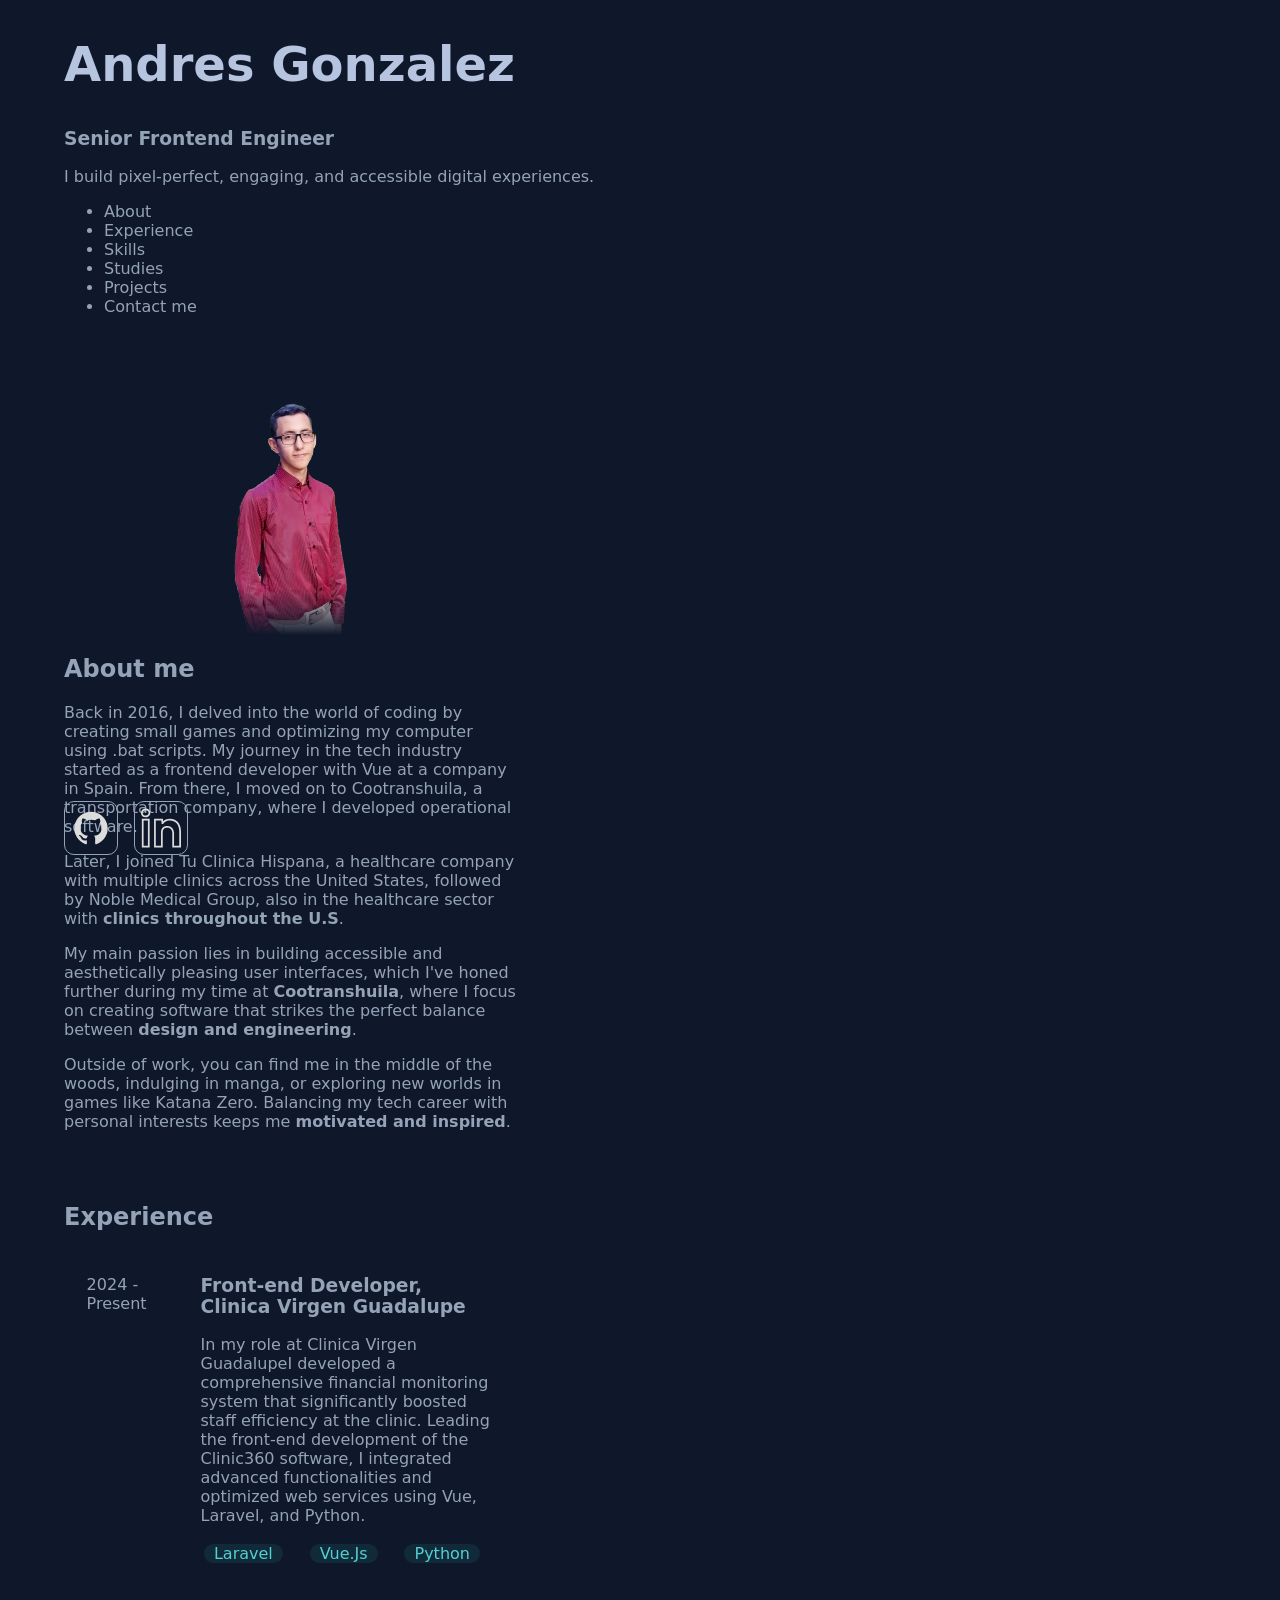
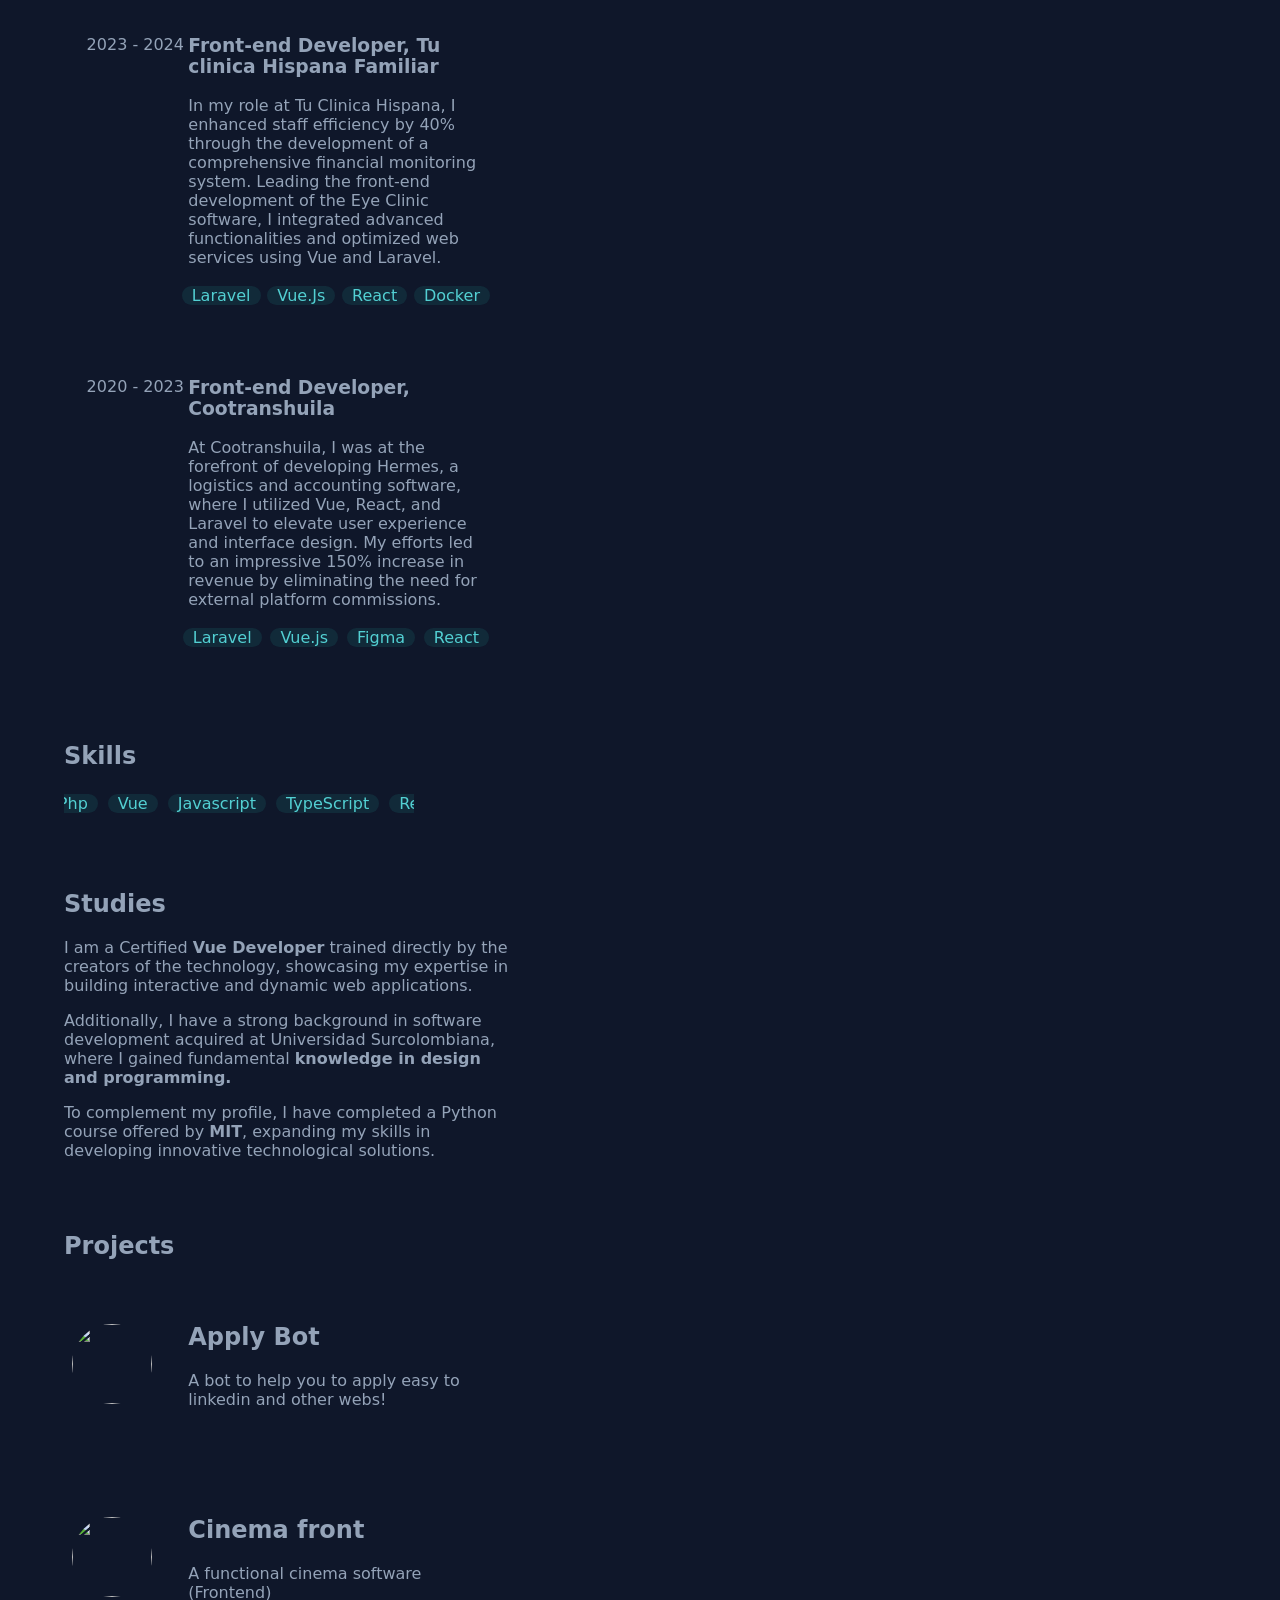
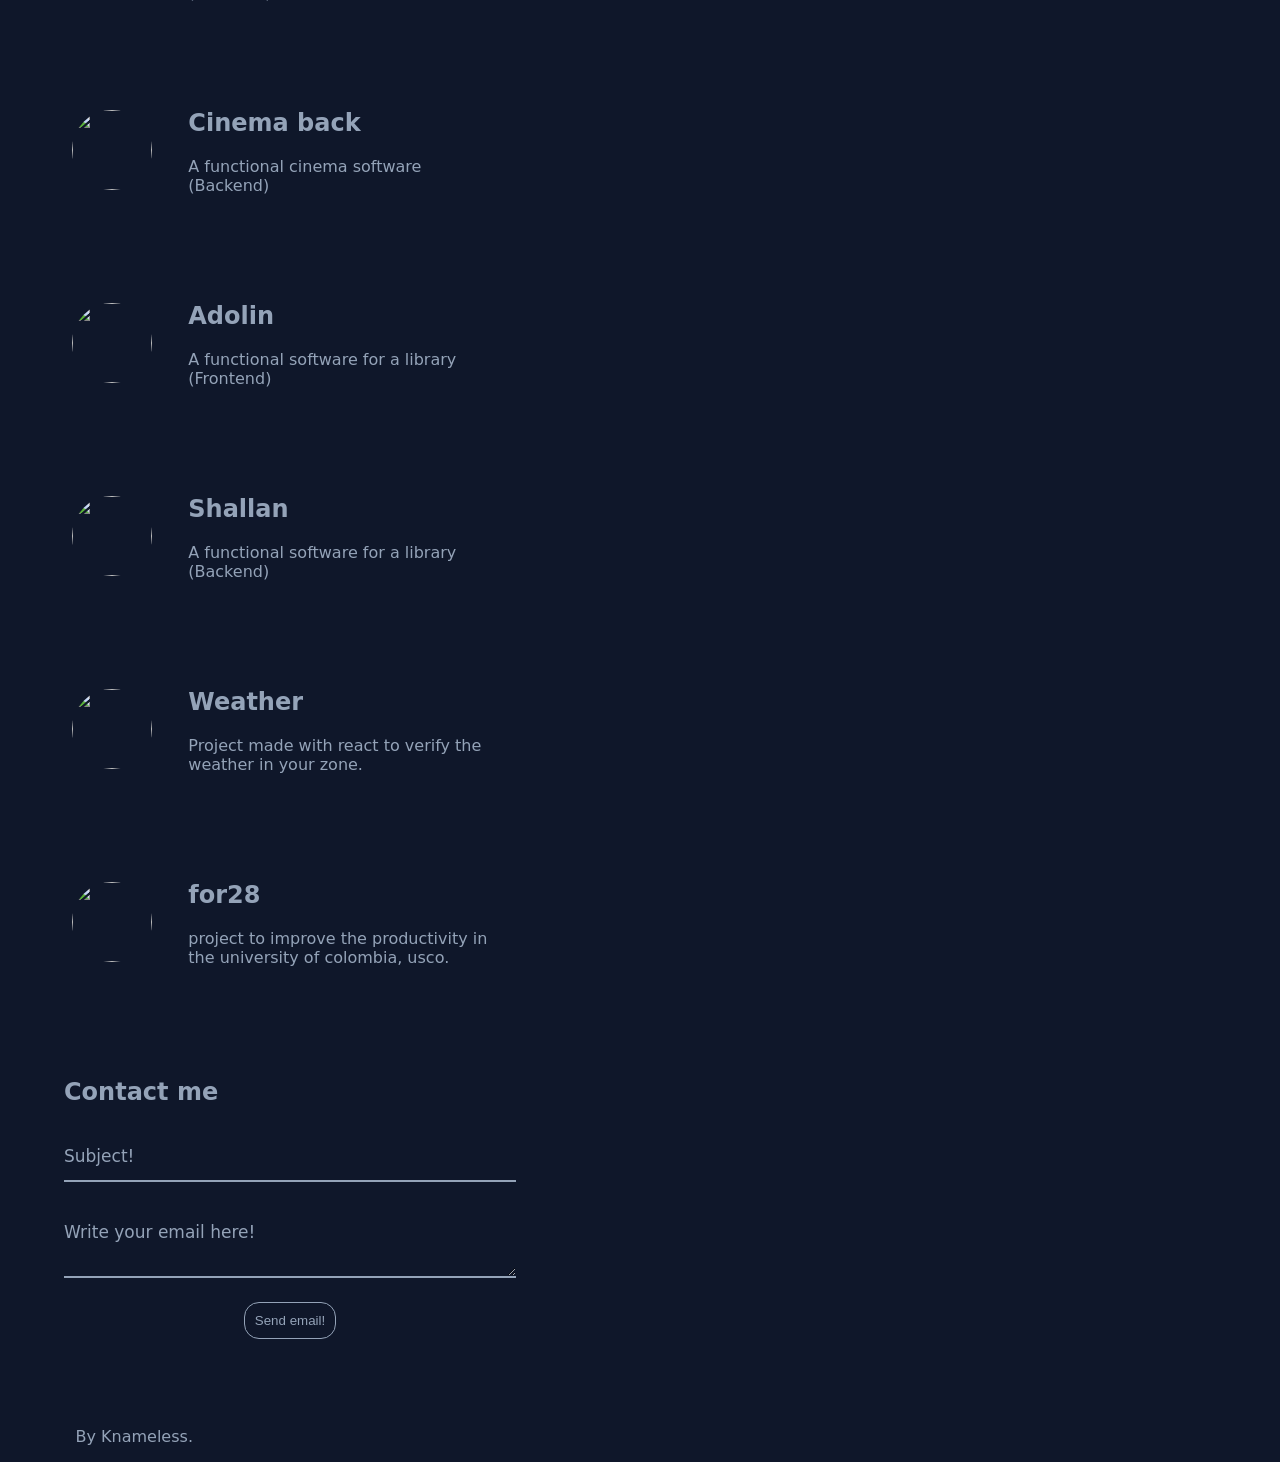
==== commit 9852e37f: "feat: :sparkles: new layout and styles, still mising the responsive" ====
--- a/index.html
+++ b/index.html
@@ -10,171 +10,259 @@
 </head>
 
 <body>
+  <div id="dynamic-background" class="pointer-events-none fixed inset-0 z-30 transition duration-300 lg:absolute"></div>
   <div class="content">
-    <div class="home container">
+    <div class="home">
       <section class="home-text">
-        <h1 class="title-home">Hello! I'm Andres Gonzalez.</h1>
-        <p class="text-home">
-          Software developer with more than 4 years of experience, rockin' the
-          Frontend game with Vue.js and React. Also, no sweat working with Nest.js,
-          Laravel, and Docker.
-        </p>
-        <p class="text-home">
-          I'm all about crafting slick and functional
-          user interfaces, and I've got the chops to switch gears and dive
-          into different tech and dev environments.
-        </p>
-      </section>
-      <section class="default-image-side">
-        <img src="./assets/me.jpg" class="project-image"></img>
+        <h1 class="title-home">Andres Gonzalez</h1>
+        <h3 class="sub-title">
+          Senior Frontend Engineer
+        </h3>
+        <p class="sub-text">
+          I build pixel-perfect, engaging, and accessible digital experiences.
+        </p>
+      </section>
+      <nav>
+        <ul>
+          <li>
+            <a href="#about">About</a>
+          </li>
+          <li>
+            <a href="#experience">Experience</a>
+          </li>
+          <li>
+            <a href="#skills">Skills</a>
+          </li>
+          <li>
+            <a href="#studies">Studies</a>
+          </li>
+          <li>
+            <a href="#projects">Projects</a>
+          </li>
+          <li>
+            <a href="#contact">Contact me</a>
+          </li>
+        </ul>
+      </nav>
+      <section class="footer-icons">
+        <a target="_blank" href="https://github.com/knameless27">
+          <button class="btn">
+            <svg width="40" height="50" fill="rgb(221, 220, 220)" xmlns="http://www.w3.org/2000/svg" data-name="Layer 1"
+              viewBox="0 0 24 24" id="github">
+              <path
+                d="M12,2.2467A10.00042,10.00042,0,0,0,8.83752,21.73419c.5.08752.6875-.21247.6875-.475,0-.23749-.01251-1.025-.01251-1.86249C7,19.85919,6.35,18.78423,6.15,18.22173A3.636,3.636,0,0,0,5.125,16.8092c-.35-.1875-.85-.65-.01251-.66248A2.00117,2.00117,0,0,1,6.65,17.17169a2.13742,2.13742,0,0,0,2.91248.825A2.10376,2.10376,0,0,1,10.2,16.65923c-2.225-.25-4.55-1.11254-4.55-4.9375a3.89187,3.89187,0,0,1,1.025-2.6875,3.59373,3.59373,0,0,1,.1-2.65s.83747-.26251,2.75,1.025a9.42747,9.42747,0,0,1,5,0c1.91248-1.3,2.75-1.025,2.75-1.025a3.59323,3.59323,0,0,1,.1,2.65,3.869,3.869,0,0,1,1.025,2.6875c0,3.83747-2.33752,4.6875-4.5625,4.9375a2.36814,2.36814,0,0,1,.675,1.85c0,1.33752-.01251,2.41248-.01251,2.75,0,.26251.1875.575.6875.475A10.0053,10.0053,0,0,0,12,2.2467Z">
+              </path>
+            </svg>
+          </button>
+        </a>
+        <a target="_blank" href="https://www.linkedin.com/in/andres-camilo-gonzalez-velasquez-658888210/">
+          <button class="btn">
+            <svg xmlns="http://www.w3.org/2000/svg" xmlns:xlink="http://www.w3.org/1999/xlink" fill="rgb(221, 220, 220)"
+              height="50" width="40" version="1.1" id="Capa_1" viewBox="0 0 45.959 45.959" xml:space="preserve">
+              <g>
+                <g>
+                  <path
+                    d="M5.392,0.492C2.268,0.492,0,2.647,0,5.614c0,2.966,2.223,5.119,5.284,5.119c1.588,0,2.956-0.515,3.957-1.489    c0.96-0.935,1.489-2.224,1.488-3.653C10.659,2.589,8.464,0.492,5.392,0.492z M7.847,7.811C7.227,8.414,6.34,8.733,5.284,8.733    C3.351,8.733,2,7.451,2,5.614c0-1.867,1.363-3.122,3.392-3.122c1.983,0,3.293,1.235,3.338,3.123    C8.729,6.477,8.416,7.256,7.847,7.811z" />
+                  <path d="M0.959,45.467h8.988V12.422H0.959V45.467z M2.959,14.422h4.988v29.044H2.959V14.422z" />
+                  <path
+                    d="M33.648,12.422c-4.168,0-6.72,1.439-8.198,2.792l-0.281-2.792H15v33.044h9.959V28.099c0-0.748,0.303-2.301,0.493-2.711    c1.203-2.591,2.826-2.591,5.284-2.591c2.831,0,5.223,2.655,5.223,5.797v16.874h10v-18.67    C45.959,16.92,39.577,12.422,33.648,12.422z M43.959,43.467h-6V28.593c0-4.227-3.308-7.797-7.223-7.797    c-2.512,0-5.358,0-7.099,3.75c-0.359,0.775-0.679,2.632-0.679,3.553v15.368H17V14.422h6.36l0.408,4.044h1.639l0.293-0.473    c0.667-1.074,2.776-3.572,7.948-3.572c4.966,0,10.311,3.872,10.311,12.374V43.467z" />
+                </g>
+              </g>
+            </svg>
+          </button>
+        </a>
       </section>
     </div>
-    <div class="experience container">
-      <div class="experience-title-container">
-        <h1 class="experience-title">My Jobs</h1>
+    <main class="full-content">
+      <div class="me">
+        <img src="assets/me.webp" alt="">
       </div>
-      <section class="job-text">
-        <h3 class="experience-subtitle">
-          Front-end Developer.
-        </h3>
-        <h4>
-          Tu Clinica Hispana Familiar - current
-        </h4>
-        <h4>
-          Texas, US - Remote
-        </h4>
-        <p>
-          In my role at Tu Clinica Hispana, I enhanced staff efficiency by 40% through the development of a
-          comprehensive
-          financial monitoring system.
-          Leading the front-end development of the Eye Clinic software, I integrated
-          advanced
-          functionalities and optimized web services using Vue and Laravel.
-        </p>
-        <p>
-          This initiative greatly improved patient
-          management, demonstrating my commitment to employing technology for operational excellence and healthcare
-          service
-          optimization.
-        </p>
-        <section class="aptitudes">
-          <b>
-            Aptitudes:
-          </b>
-          <section class="badges">
-            <div class="badge backend">
-              Back-end Development
-            </div>
-            <div class="badge web-dev">
-              Aplications Web Development
-            </div>
-            <div class="badge ux">
-              User Experience Design (UX)
-            </div>
-            <div class="badge laravel">
-              Laravel
-            </div>
-            <div class="badge vue">
-              Vue.Js
-            </div>
+      <section id="about" class="item-section">
+        <h2>About me</h2>
+        <p>Back in 2016, I delved into the world of coding by creating small games and optimizing my computer using .bat
+          scripts. My journey in the tech industry started as a frontend developer with Vue at a company in Spain. From
+          there, I moved on to
+          Cootranshuila, a transportation company, where I developed operational software.
+        </p>
+        <p>
+          Later, I joined Tu Clinica
+          Hispana, a healthcare company with multiple clinics across the United States, followed by Noble Medical Group,
+          also in the healthcare sector with <b>clinics throughout the U.S</b>.
+        </p>
+        <p>
+          My main passion lies in building accessible and aesthetically pleasing user interfaces, which I've honed
+          further during my time at <b>Cootranshuila</b>, where I focus on creating software that strikes the perfect
+          balance
+          between
+          <b>design and engineering</b>.
+        </p>
+        <p>
+          Outside of work, you can find me in the middle of the woods, indulging in manga, or exploring new worlds in
+          games like
+          Katana Zero. Balancing my tech career with personal interests keeps me <b>motivated and inspired</b>.
+        </p>
+      </section>
+      <section id="experience" class="item-section">
+        <h2>Experience</h2>
+        <a href="https://clinicavirgenguadalupe.com" target="_blank" class="job-text-present">
+          <p class="date">2024 - Present</p>
+          <div>
+            <h3 class="experience-subtitle">
+              Front-end Developer, Clinica Virgen Guadalupe
+            </h3>
+            <p>
+              In my role at Clinica Virgen GuadalupeI developed a comprehensive financial monitoring system that
+              significantly boosted staff efficiency at the clinic. Leading the front-end development of the Clinic360
+              software, I integrated advanced functionalities and optimized web services using Vue, Laravel, and Python.
+            </p>
+            <section class="badges">
+              <div class="badge">
+                Laravel
+              </div>
+              <div class="badge">
+                Vue.Js
+              </div>
+              <div class="badge">
+                Python
+              </div>
+            </section>
+          </div>
+        </a>
+        <a href="https://tuclinicahispanafamiliar.com/" target="_blank" class="job-text">
+          <p class="date">2023 - 2024</p>
+          <div>
+            <h3 class="experience-subtitle">
+              Front-end Developer, Tu clinica Hispana Familiar
+            </h3>
+            <p>
+              In my role at Tu Clinica Hispana, I enhanced staff efficiency by 40% through the development of a
+              comprehensive
+              financial monitoring system.
+              Leading the front-end development of the Eye Clinic software, I integrated
+              advanced
+              functionalities and optimized web services using Vue and Laravel.
+            </p>
+            <section class="badges">
+              <div class="badge">
+                Laravel
+              </div>
+              <div class="badge">
+                Vue.Js
+              </div>
+              <div class="badge">
+                React
+              </div>
+              <div class="badge">
+                Docker
+              </div>
+            </section>
+          </div>
+        </a>
+        <a href="https://www.cootranshuila.com/" target="_blank" class="job-text">
+          <p class="date">2020 - 2023</p>
+          <div>
+            <h3 class="experience-subtitle">
+              Front-end Developer, Cootranshuila
+            </h3>
+            <p>
+              At Cootranshuila, I was at the forefront of developing Hermes, a logistics and accounting software, where
+              I
+              utilized Vue, React, and Laravel to elevate user experience and interface design. My efforts led to an
+              impressive
+              150% increase in revenue by eliminating the need for external platform commissions.
+            </p>
+            <section class="badges">
+              <div class="badge">
+                Laravel
+              </div>
+              <div class="badge">
+                Vue.js
+              </div>
+              <div class="badge">
+                Figma
+              </div>
+              <div class="badge">
+                React
+              </div>
+            </section>
+          </div>
+        </a>
+      </section>
+      <section id="skills" class="item-section">
+        <h2>Skills</h2>
+        <section class="layout-skills">
+          <section id="badges-skills" class="badges-skills">
           </section>
         </section>
       </section>
-      <hr style="margin: 3%;" />
-      <section class="job-text">
-        <h3 class="experience-subtitle">
-          Front-end Developer.
-        </h3>
-        <h4>
-          Cootranshuila - 2020 / 2023
-        </h4>
-        <h4>
-          Neiva, Colombia
-        </h4>
-        <p>
-          At Cootranshuila, I was at the forefront of developing Hermes, a logistics and accounting software, where I
-          utilized Vue, React, and Laravel to elevate user experience and interface design. My efforts led to an
-          impressive
-          150% increase in revenue by eliminating the need for external platform commissions.
-        </p>
-        <p>
-          I also crafted intuitive
-          dashboards for various user roles, contributing to enhanced decision-making and operational efficiency.
-        </p>
-        <section class="aptitudes">
-          <b>
-            Aptitudes:
-          </b>
-          <section class="badges">
-            <div class="badge backend">
-              Back-end Development
-            </div>
-            <div class="badge web-dev">
-              Aplications Web Development
-            </div>
-            <div class="badge ux">
-              User Experience Design (UX)
-            </div>
-            <div class="badge laravel">
-              Laravel
-            </div>
-            <div class="badge vue">
-              Vue.Js
-            </div>
-          </section>
-        </section>
-      </section>
-    </div>
-    <div class="projects">
-      <h1 class="project-title container">My Projects</h1>
-      <div class="list-projects" id="list">
-      </div>
-    </div>
-    <div class="contact container">
-      <div class="contact-item ">
-        <h1 class="title-contact">Contact me!</h1>
-        <div class="form__group field">
-          <input type="text" class="form__field" placeholder="Subject!" id="subject">
-          <label class="form__label">Subject!</label>
+      <section id="studies" class="item-section">
+        <h2>Studies</h2>
+        <p>
+          I am a Certified <b>Vue Developer</b> trained directly by the creators of the technology, showcasing my expertise in
+          building interactive and dynamic web applications.
+        </p>
+        <p>
+          Additionally, I have a strong background in software
+          development acquired at Universidad Surcolombiana, where I gained fundamental <b>knowledge in design and
+          programming.</b>
+        </p>
+        <p>To complement my profile, I have completed a Python course offered by <b>MIT</b>, expanding my skills in
+          developing innovative technological solutions.
+        </p>
+      </section>
+      <section id="projects" class="item-section">
+        <h2>Projects</h2>
+        <div class="list-projects" id="list">
         </div>
-        <div class="form__group field">
-          <textarea id="body" type="text" class="form__field" placeholder="Write your email here!" required=""></textarea>
-          <label class="form__label">Write your email here!</label>
+      </section>
+      <section id="contact" class="item-section">
+        <h2>Contact me</h2>
+        <div class="contact-item ">
+          <div class="form__group field">
+            <input type="text" class="form__field" placeholder="Subject!" id="subject">
+            <label class="form__label">Subject!</label>
+          </div>
+          <div class="form__group field">
+            <textarea id="body" type="text" class="form__field" placeholder="Write your email here!"
+              required=""></textarea>
+            <label class="form__label">Write your email here!</label>
+          </div>
+          <button class="button-pj" id="sendEmail">Send email!</button>
+          <div class="container-items">
+            <a target="_blank" href="https://github.com/knameless27">
+              <button class="btn">
+                <svg width="40" height="50" fill="rgb(221, 220, 220)" xmlns="http://www.w3.org/2000/svg"
+                  data-name="Layer 1" viewBox="0 0 24 24" id="github">
+                  <path
+                    d="M12,2.2467A10.00042,10.00042,0,0,0,8.83752,21.73419c.5.08752.6875-.21247.6875-.475,0-.23749-.01251-1.025-.01251-1.86249C7,19.85919,6.35,18.78423,6.15,18.22173A3.636,3.636,0,0,0,5.125,16.8092c-.35-.1875-.85-.65-.01251-.66248A2.00117,2.00117,0,0,1,6.65,17.17169a2.13742,2.13742,0,0,0,2.91248.825A2.10376,2.10376,0,0,1,10.2,16.65923c-2.225-.25-4.55-1.11254-4.55-4.9375a3.89187,3.89187,0,0,1,1.025-2.6875,3.59373,3.59373,0,0,1,.1-2.65s.83747-.26251,2.75,1.025a9.42747,9.42747,0,0,1,5,0c1.91248-1.3,2.75-1.025,2.75-1.025a3.59323,3.59323,0,0,1,.1,2.65,3.869,3.869,0,0,1,1.025,2.6875c0,3.83747-2.33752,4.6875-4.5625,4.9375a2.36814,2.36814,0,0,1,.675,1.85c0,1.33752-.01251,2.41248-.01251,2.75,0,.26251.1875.575.6875.475A10.0053,10.0053,0,0,0,12,2.2467Z">
+                  </path>
+                </svg>
+              </button>
+            </a>
+            <a target="_blank" href="https://www.linkedin.com/in/andres-camilo-gonzalez-velasquez-658888210/">
+              <button class="btn">
+                <svg xmlns="http://www.w3.org/2000/svg" xmlns:xlink="http://www.w3.org/1999/xlink"
+                  fill="rgb(221, 220, 220)" height="50" width="40" version="1.1" id="Capa_1" viewBox="0 0 45.959 45.959"
+                  xml:space="preserve">
+                  <g>
+                    <g>
+                      <path
+                        d="M5.392,0.492C2.268,0.492,0,2.647,0,5.614c0,2.966,2.223,5.119,5.284,5.119c1.588,0,2.956-0.515,3.957-1.489    c0.96-0.935,1.489-2.224,1.488-3.653C10.659,2.589,8.464,0.492,5.392,0.492z M7.847,7.811C7.227,8.414,6.34,8.733,5.284,8.733    C3.351,8.733,2,7.451,2,5.614c0-1.867,1.363-3.122,3.392-3.122c1.983,0,3.293,1.235,3.338,3.123    C8.729,6.477,8.416,7.256,7.847,7.811z" />
+                      <path d="M0.959,45.467h8.988V12.422H0.959V45.467z M2.959,14.422h4.988v29.044H2.959V14.422z" />
+                      <path
+                        d="M33.648,12.422c-4.168,0-6.72,1.439-8.198,2.792l-0.281-2.792H15v33.044h9.959V28.099c0-0.748,0.303-2.301,0.493-2.711    c1.203-2.591,2.826-2.591,5.284-2.591c2.831,0,5.223,2.655,5.223,5.797v16.874h10v-18.67    C45.959,16.92,39.577,12.422,33.648,12.422z M43.959,43.467h-6V28.593c0-4.227-3.308-7.797-7.223-7.797    c-2.512,0-5.358,0-7.099,3.75c-0.359,0.775-0.679,2.632-0.679,3.553v15.368H17V14.422h6.36l0.408,4.044h1.639l0.293-0.473    c0.667-1.074,2.776-3.572,7.948-3.572c4.966,0,10.311,3.872,10.311,12.374V43.467z" />
+                    </g>
+                  </g>
+                </svg>
+              </button>
+            </a>
+          </div>
         </div>
-        <button class="button-pj" id="sendEmail">Send email!</button>
-        <div class="container-items">
-          <a href="https://github.com/knameless27">
-            <button class="btn">
-              <svg width="40" height="50" fill="rgb(221, 220, 220)" xmlns="http://www.w3.org/2000/svg" data-name="Layer 1"
-                viewBox="0 0 24 24" id="github">
-                <path
-                  d="M12,2.2467A10.00042,10.00042,0,0,0,8.83752,21.73419c.5.08752.6875-.21247.6875-.475,0-.23749-.01251-1.025-.01251-1.86249C7,19.85919,6.35,18.78423,6.15,18.22173A3.636,3.636,0,0,0,5.125,16.8092c-.35-.1875-.85-.65-.01251-.66248A2.00117,2.00117,0,0,1,6.65,17.17169a2.13742,2.13742,0,0,0,2.91248.825A2.10376,2.10376,0,0,1,10.2,16.65923c-2.225-.25-4.55-1.11254-4.55-4.9375a3.89187,3.89187,0,0,1,1.025-2.6875,3.59373,3.59373,0,0,1,.1-2.65s.83747-.26251,2.75,1.025a9.42747,9.42747,0,0,1,5,0c1.91248-1.3,2.75-1.025,2.75-1.025a3.59323,3.59323,0,0,1,.1,2.65,3.869,3.869,0,0,1,1.025,2.6875c0,3.83747-2.33752,4.6875-4.5625,4.9375a2.36814,2.36814,0,0,1,.675,1.85c0,1.33752-.01251,2.41248-.01251,2.75,0,.26251.1875.575.6875.475A10.0053,10.0053,0,0,0,12,2.2467Z">
-                </path>
-              </svg>
-            </button>
-          </a>
-          <a href="https://www.linkedin.com/in/andres-camilo-gonzalez-velasquez-658888210/">
-            <button class="btn">
-              <svg xmlns="http://www.w3.org/2000/svg" xmlns:xlink="http://www.w3.org/1999/xlink" fill="rgb(221, 220, 220)"
-                height="50" width="40" version="1.1" id="Capa_1" viewBox="0 0 45.959 45.959" xml:space="preserve">
-                <g>
-                  <g>
-                    <path
-                      d="M5.392,0.492C2.268,0.492,0,2.647,0,5.614c0,2.966,2.223,5.119,5.284,5.119c1.588,0,2.956-0.515,3.957-1.489    c0.96-0.935,1.489-2.224,1.488-3.653C10.659,2.589,8.464,0.492,5.392,0.492z M7.847,7.811C7.227,8.414,6.34,8.733,5.284,8.733    C3.351,8.733,2,7.451,2,5.614c0-1.867,1.363-3.122,3.392-3.122c1.983,0,3.293,1.235,3.338,3.123    C8.729,6.477,8.416,7.256,7.847,7.811z" />
-                    <path d="M0.959,45.467h8.988V12.422H0.959V45.467z M2.959,14.422h4.988v29.044H2.959V14.422z" />
-                    <path
-                      d="M33.648,12.422c-4.168,0-6.72,1.439-8.198,2.792l-0.281-2.792H15v33.044h9.959V28.099c0-0.748,0.303-2.301,0.493-2.711    c1.203-2.591,2.826-2.591,5.284-2.591c2.831,0,5.223,2.655,5.223,5.797v16.874h10v-18.67    C45.959,16.92,39.577,12.422,33.648,12.422z M43.959,43.467h-6V28.593c0-4.227-3.308-7.797-7.223-7.797    c-2.512,0-5.358,0-7.099,3.75c-0.359,0.775-0.679,2.632-0.679,3.553v15.368H17V14.422h6.36l0.408,4.044h1.639l0.293-0.473    c0.667-1.074,2.776-3.572,7.948-3.572c4.966,0,10.311,3.872,10.311,12.374V43.467z" />
-                  </g>
-                </g>
-              </svg>
-            </button>
-          </a>
-        </div>
-      </div>
-    </div>
+      </section>
+    </main>
     <p class="footer">By Knameless.</p>
   </div>
-  <script src="./js/projects.js"></script>
+  <script src="./js/data.js"></script>
   <script src="./js/main.js"></script>
 </body>
 
--- a/assets/styles.css
+++ b/assets/styles.css
@@ -1,28 +1,36 @@
 body {
   margin: 0;
-  font-family: Arial, Helvetica, sans-serif;
-  background-image: linear-gradient(135deg, #667eea 0%, #764ba2 100%);
+  font-family: ui-sans-serif, system-ui, -apple-system, BlinkMacSystemFont,
+    "Segoe UI", Roboto, "Helvetica Neue", Arial, "Noto Sans", sans-serif,
+    "Apple Color Emoji", "Segoe UI Emoji", "Segoe UI Symbol", "Noto Color Emoji";
+  background-color: var(--black);
 }
 
 :root {
-  --black: rgb(57, 55, 58) ;
-  --white: rgb(190, 199, 238);
-  --grey: rgb(180, 179, 202);
-  --red: rgb(180, 120, 120);
-  --blackTrans: rgba(21, 19, 19, 0.74);
+  --black: rgb(15, 23, 42);
+  --black-plus: rgb(18, 32, 69);
+  --black-transparency: rgb(59 130 246 / 50%);
+  --green-transparency: #53d1d311;
+  --text-color: rgb(148 163 184);
+  --title-color: rgb(197, 209, 237);
+  --highlight-color: rgb(182, 196, 223);
+  --text: rgb(100, 116, 139);
 }
 
 html::selection {
-  background-color: var(--grey); /* Cambia aquí al color que desees */
+  background-color: var(--text-color); /* Cambia aquí al color que desees */
   color: var(--blackTrans); /* Cambia aquí al color de texto que desees */
 }
 
-p {
-  text-align: justify;
-}
-
 .content {
-  opacity: 0; /* Inicia con opacidad 0 para la animación de fade in */
+  width: 90%;
+  opacity: 0;
+  display: grid;
+  max-width: 1200px;
+  margin-left: auto;
+  margin-right: auto;
+  color: var(--text-color);
+  grid-template-columns: auto auto;
   animation: fadeIn 0.8s ease-out forwards;
 }
 
@@ -35,18 +43,35 @@
   }
 }
 
-.container {
-  color: var(--grey);
-  background-color: var(--blackTrans);
-  width: 90%;
-  max-width: 1200px;
-  margin-left: auto;
-  margin-right: auto;
-  margin-top: 3%;
-  padding: 20px 30px;
-  position: relative;
-  border: 1px solid var(--white);
-  border-radius: 15px 15px 15px 15px;
+#dynamic-background {
+  position: fixed;
+  top: 0;
+  left: 0;
+  width: 100%;
+  height: 100%;
+  pointer-events: none;
+  z-index: -1;
+}
+
+.item-section {
+  margin-bottom: 16%;
+}
+
+.full-content {
+  padding-top: 6%;
+  max-width: 452px;
+}
+
+.sub-text {
+  max-width: 50%;
+}
+
+.footer-icons {
+  padding-top: 2%;
+  display: flex;
+  gap: 16px;
+  position: absolute;
+  bottom: 5%;
 }
 
 .footer {
@@ -55,17 +80,15 @@
   bottom: 0;
 }
 
-.home {
-  display: grid;
-  grid-template-columns: 50% auto;
-  grid-template-areas: "left right";
-}
-
 .title-home {
-  text-align: center;
-  padding-bottom: 2%;
-}
-
+  color: var(--highlight-color);
+  font-size: 3rem;
+  line-height: 1;
+}
+a {
+  text-decoration: none;
+  color: var(--text-color);
+}
 .text-home {
   margin-bottom: 2%;
 }
@@ -75,10 +98,34 @@
   max-width: 250px;
 }
 
-.experience-title-container {
-  display: flex;
-  justify-content: center;
-  align-items: center;
+.job-text {
+  display: grid;
+  grid-template-columns: 25% auto;
+  border-radius: 8px;
+  padding: 5%;
+  margin-bottom: 26px;
+}
+
+.job-text:hover {
+  background-color: var(--green-transparency);
+  cursor: pointer;
+}
+
+.job-text-present {
+  display: grid;
+  grid-template-columns: 28% auto;
+  border-radius: 8px;
+  padding: 5%;
+  margin-bottom: 26px;
+}
+
+.job-text-present:hover {
+  background-color: var(--green-transparency);
+  cursor: pointer;
+}
+
+.date {
+  margin-top: 1px;
 }
 
 .experience-title {
@@ -87,62 +134,64 @@
 }
 
 .experience-subtitle {
-  padding: 1%;
-  border-left: 1px solid var(--grey);
-}
-
-.title-project {
-  padding: 3%;
-  border-left: 1px solid var(--grey);
-}
+  margin-top: 1px;
+}
+
 
 .project-image {
-  width: 250px;
-  height: 250px;
-  padding: 3px;
+  width: 80px;
+  height: 80px;
   border-radius: 20rem;
   border: 2px solid var(--white);
 }
 
 .badge {
-  padding: 10px;
-  display: flex;
-  margin-right: 1%;
-  max-width: 200px;
-  border-radius: 15px;
-  align-items: center;
-  border: 1px solid var(--grey);
-}
-
-.vue {
-  color: #3fb27f;
-  background-color: #32475b;
-}
-
-.laravel {
-  color: var(--white);
-  background-color: #aa514a;
-}
-
-.ux {
-  color: var(--white);
-  background-color: #4f68aa;
-}
-
-.web-dev {
-  color: var(--white);
-  background-color: #3b1d63;
-}
-
-.backend {
-  color: var(--white);
-  background-color: #2a5f90;
+  padding-inline: 10px;
+  display: flex;
+  white-space: nowrap;
+  border-radius: 25px;
+  align-items: center;
+  color: #53d0d3;
+  background-color: rgb(45 212 191 / 10%);
+}
+
+.badge:hover {
+  color: #53d0d3;
+  background-color: rgba(11, 231, 202, 0.329);
 }
 
 .badges {
   display: flex;
   padding-top: 1%;
-  overflow-x: auto;
+  margin-left: -10px;
+  align-items: center;
+  justify-content: space-around;
+}
+
+.badges-skills {
+  display: flex;
+  flex-wrap: nowrap;
+  padding-top: 1%;
+  padding-bottom: 1%;
+  max-width: 350px;
+  gap: 10px;
+  overflow-x: scroll;
+  overflow-y: hidden;
+  scrollbar-width: none;
+  transition: scroll 0.3s ease-in-out; /* Transición suave durante 0.3 segundos */
+}
+
+.left-button {
+  border: none;
+  background-color: transparent;
+  cursor: pointer;
+  transform: rotate(180deg);
+}
+
+.right-button {
+  border: none;
+  background-color: transparent;
+  cursor: pointer;
 }
 
 .default-image-side {
@@ -167,9 +216,9 @@
   border-top: 0px;
   border-right: 0px;
   border-left: 0px;
-  border-bottom: 1px solid var(--white);
+  border-bottom: 1px solid var(--highlight-color);
   border-radius: 5px;
-  color: var(--grey);
+  color: var(--text-color);
   cursor: pointer;
 }
 
@@ -183,7 +232,7 @@
 .button-pj {
   cursor: pointer;
   padding: 10px;
-  border: 1px solid var(--grey);
+  border: 1px solid var(--text-color);
   border-radius: 15px;
   color: var(--white);
   background-color: var(--blackTrans);
@@ -191,7 +240,7 @@
 }
 
 .button-pj:hover {
-  background-color: var(--white);
+  background-color: var(--highlight-color);
   color: var(--black);
 }
 
@@ -203,10 +252,8 @@
 
 .container-items {
   padding-top: 2%;
-  display: flex;
+  display: none;
   gap: 16px;
-  justify-content: center;
-  align-items: center;
 }
 
 .contact-item {
@@ -229,7 +276,7 @@
   font-family: inherit;
   width: 100%;
   border: none;
-  border-bottom: 2px solid var(--grey);
+  border-bottom: 2px solid var(--text-color);
   outline: 0;
   font-size: 17px;
   color: var(--white);
@@ -254,7 +301,7 @@
   display: block;
   transition: 0.2s;
   font-size: 17px;
-  color: var(--grey);
+  color: var(--text-color);
   pointer-events: none;
 }
 
@@ -262,7 +309,7 @@
   padding-bottom: 6px;
   font-weight: 700;
   border-width: 3px;
-  border-image: linear-gradient(to right, var(--grey), var(--white));
+  border-image: linear-gradient(to right, var(--text-color), var(--white));
   border-image-slice: 1;
 }
 
@@ -287,15 +334,15 @@
   background: var(--blackTrans);
   border-radius: 10px;
   box-shadow: 6px 6px 10px -1px var(--blackTrans);
-  border: 1px solid var(--grey);
+  border: 1px solid var(--text-color);
   cursor: pointer;
   transition: transform 0.5s;
 }
 
 .btn:hover {
-  box-shadow: -0.5px -0.5px 0px var(--white), 0.5px 0.5px 0px var(--white),
-    0px 12px 10px -10px var(--white);
-  border: 1px solid var(--white);
+  box-shadow: -0.5px -0.5px 0px var(--highlight-color), 0.5px 0.5px 0px var(--highlight-color),
+    0px 12px 10px -10px var(--highlight-color);
+  border: 1px solid var(--highlight-color);
 }
 
 .btn svg {
@@ -304,20 +351,7 @@
 
 .btn:hover svg {
   transform: scale(0.9);
-  fill: var(--white);
-}
-
-.list-projects {
-  max-width: 1400px;
-  margin-left: auto;
-  margin-right: auto;
-  columns: 4;
-  column-gap: 20px;
-}
-
-#list .container {
-  max-width: 250px;
-  break-inside: avoid;
+  fill: var(--highlight-color);
 }
 
 .containerImg {
@@ -326,17 +360,30 @@
   align-items: center;
 }
 
+.me img {
+  max-height: 40%;
+  max-width: 25%;
+  mask-image: linear-gradient(black 80%, transparent);
+}
+
+.me {
+  display: flex;
+  justify-content: center;
+  align-items: center;
+}
+
 /* list-projects es el container grande, el container de cada tarjeta va a ser el container normal (box) */
+@media (min-width: 1351px) {
+  .home {
+    position: sticky;
+    top: 0px;
+    max-height: 100vh;
+  }
+}
 
 @media (max-width: 1350px) {
-  .list-projects {
-    width: calc(100% - 40px);
-    columns: 3;
-  }
-
-  .project-image {
-    width: 180px;
-    height: 180px;
+  .containerImg {
+    padding-right: 50%;
   }
 
   .container {
@@ -344,7 +391,7 @@
     max-width: auto;
   }
 
-  .home {
+  .content {
     display: flex;
     flex-direction: column;
   }
@@ -357,7 +404,15 @@
 }
 
 @media screen and (max-width: 900px) {
-  .home {
+  .container-items {
+    padding-top: 2%;
+    display: flex;
+    gap: 16px;
+  }
+  .footer-icons {
+    display: none;
+  }
+  .content {
     display: flex;
     flex-direction: column;
   }
@@ -365,9 +420,7 @@
     columns: 1;
   }
 
-  .footer,
-  .left-button,
-  .right-button {
+  .footer {
     display: none;
   }
 
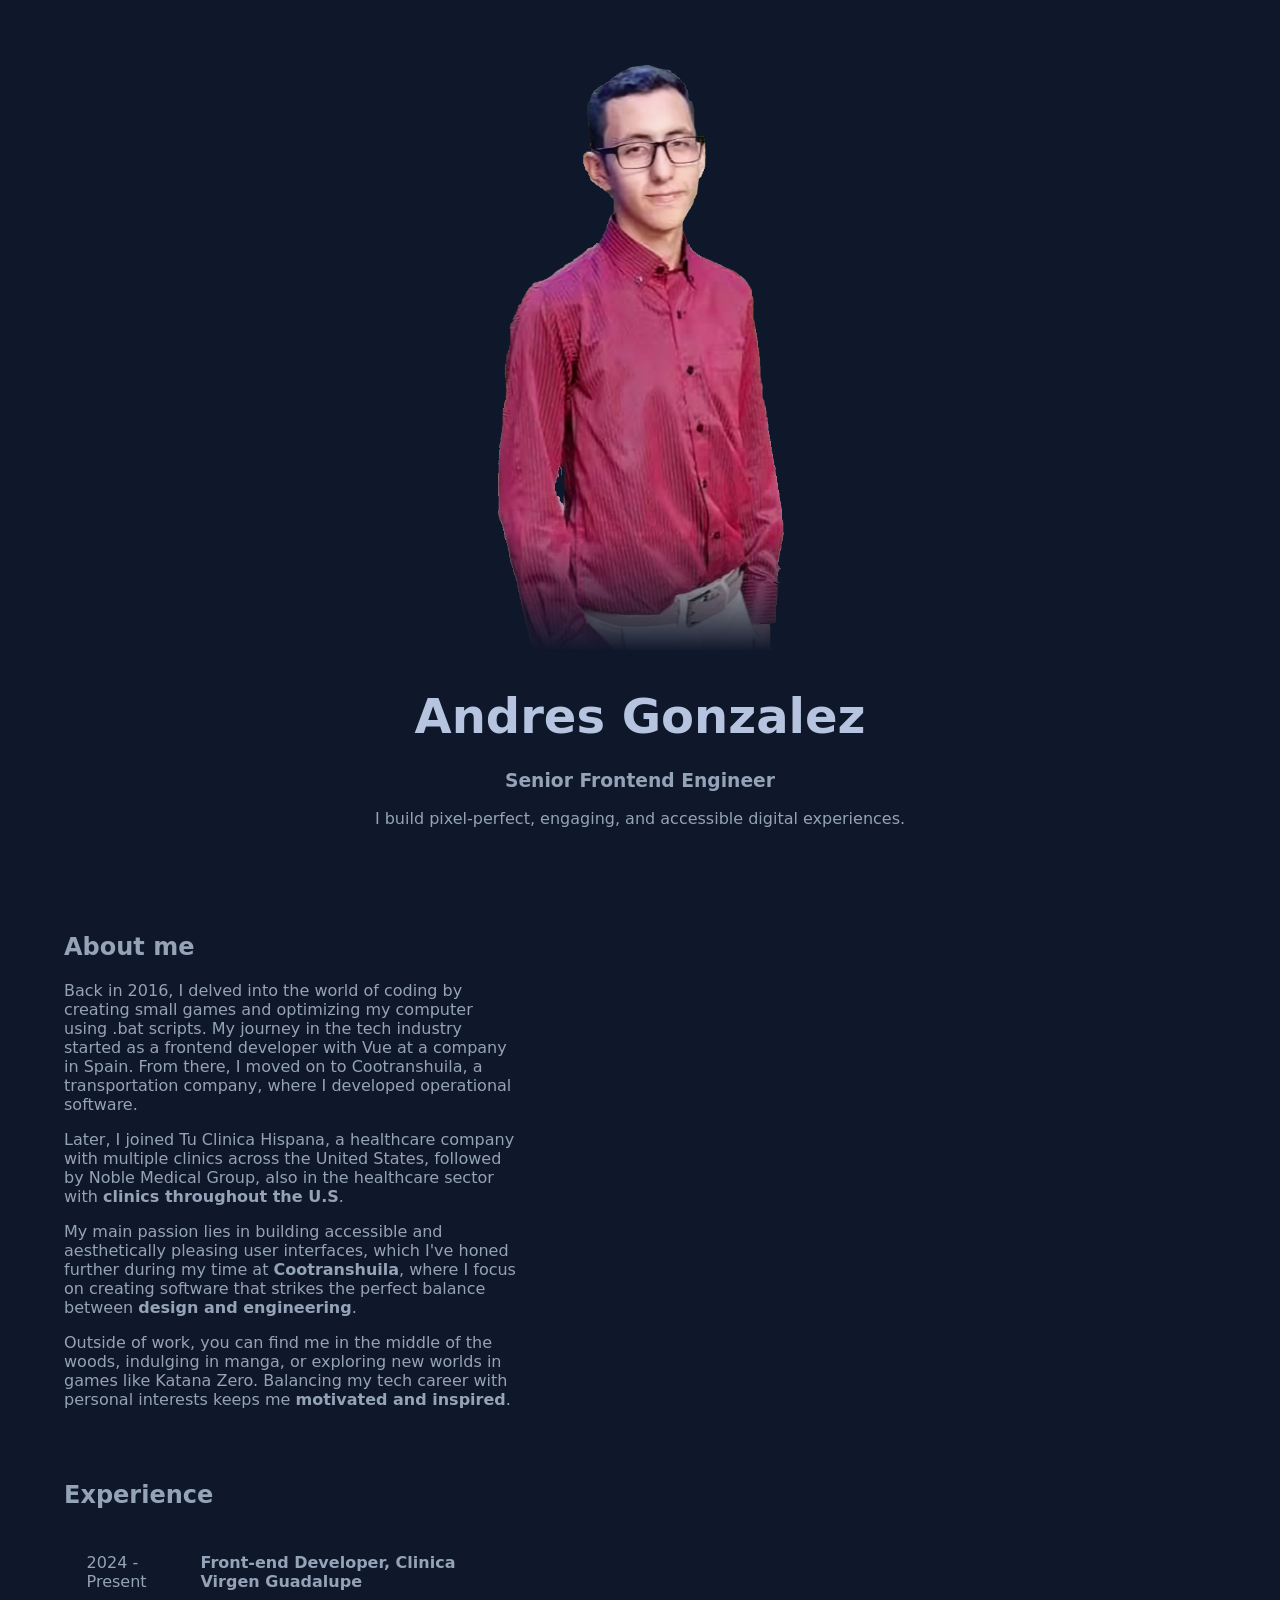
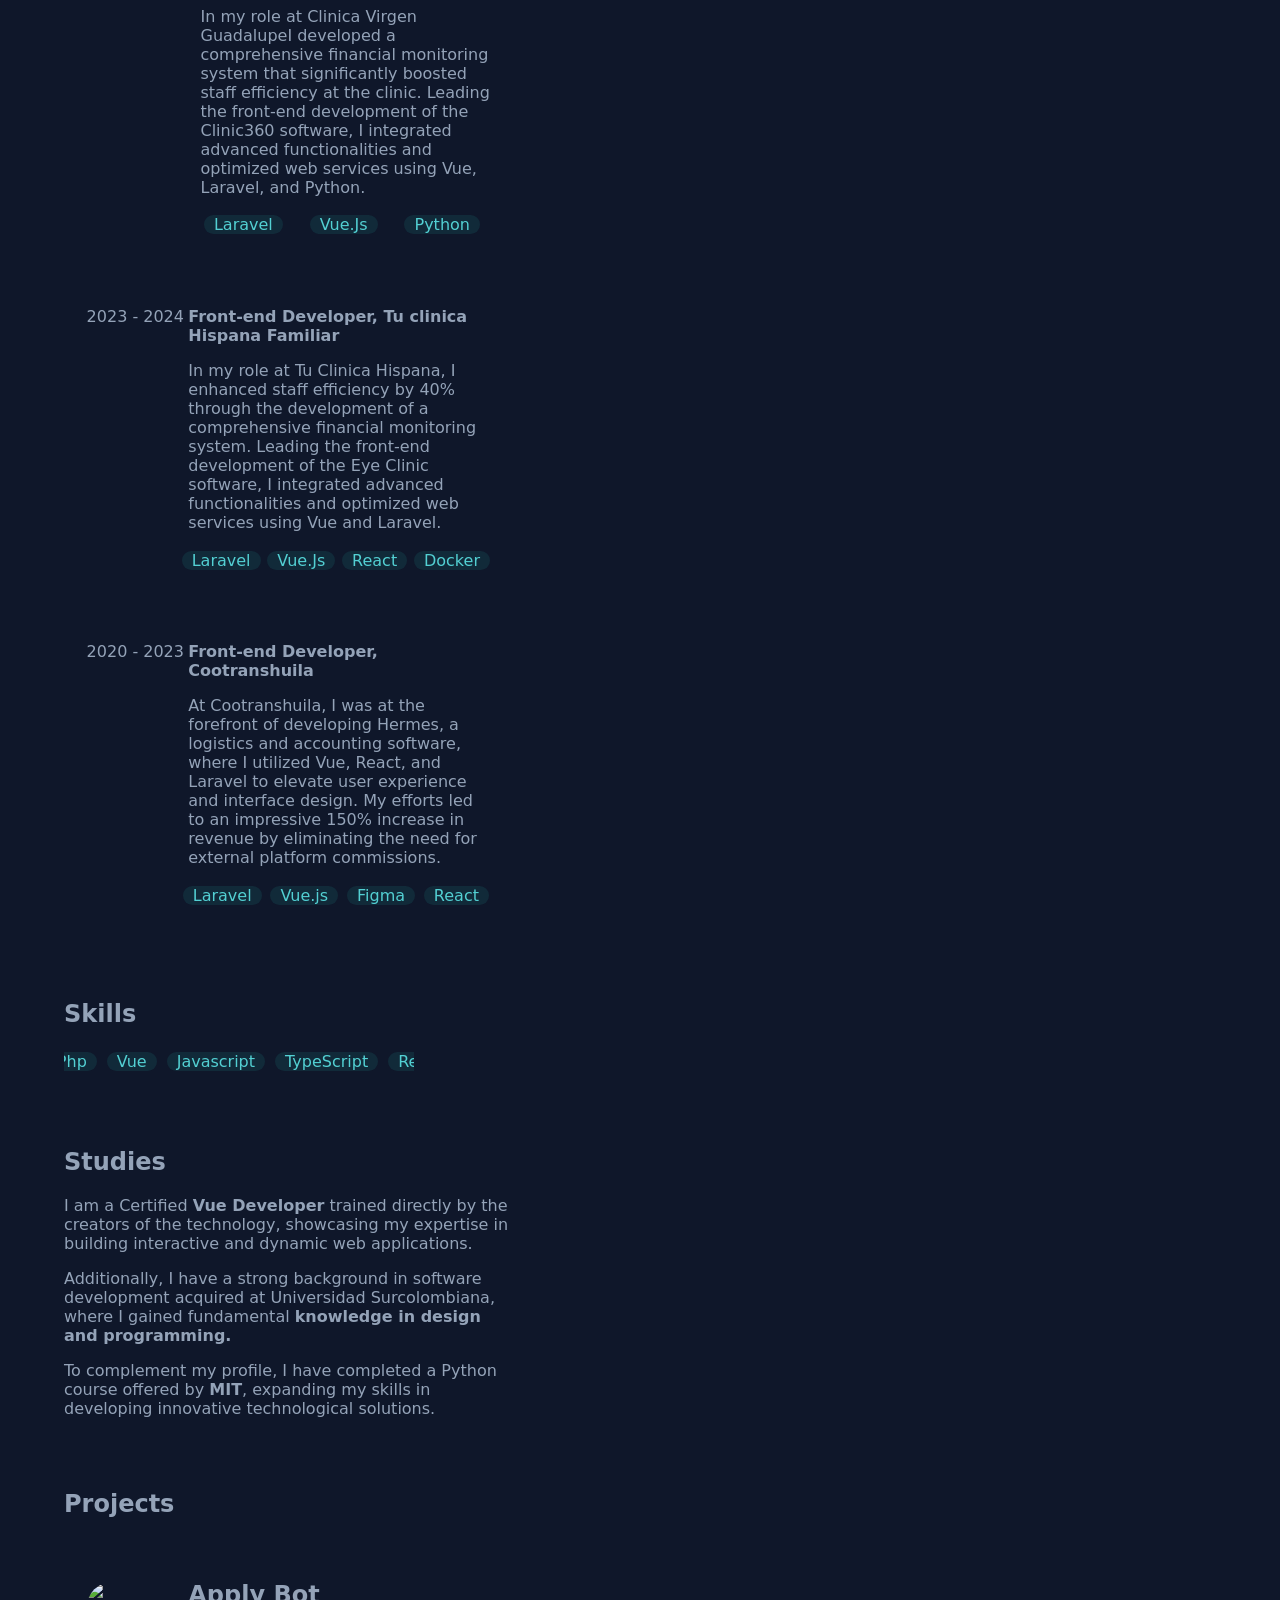
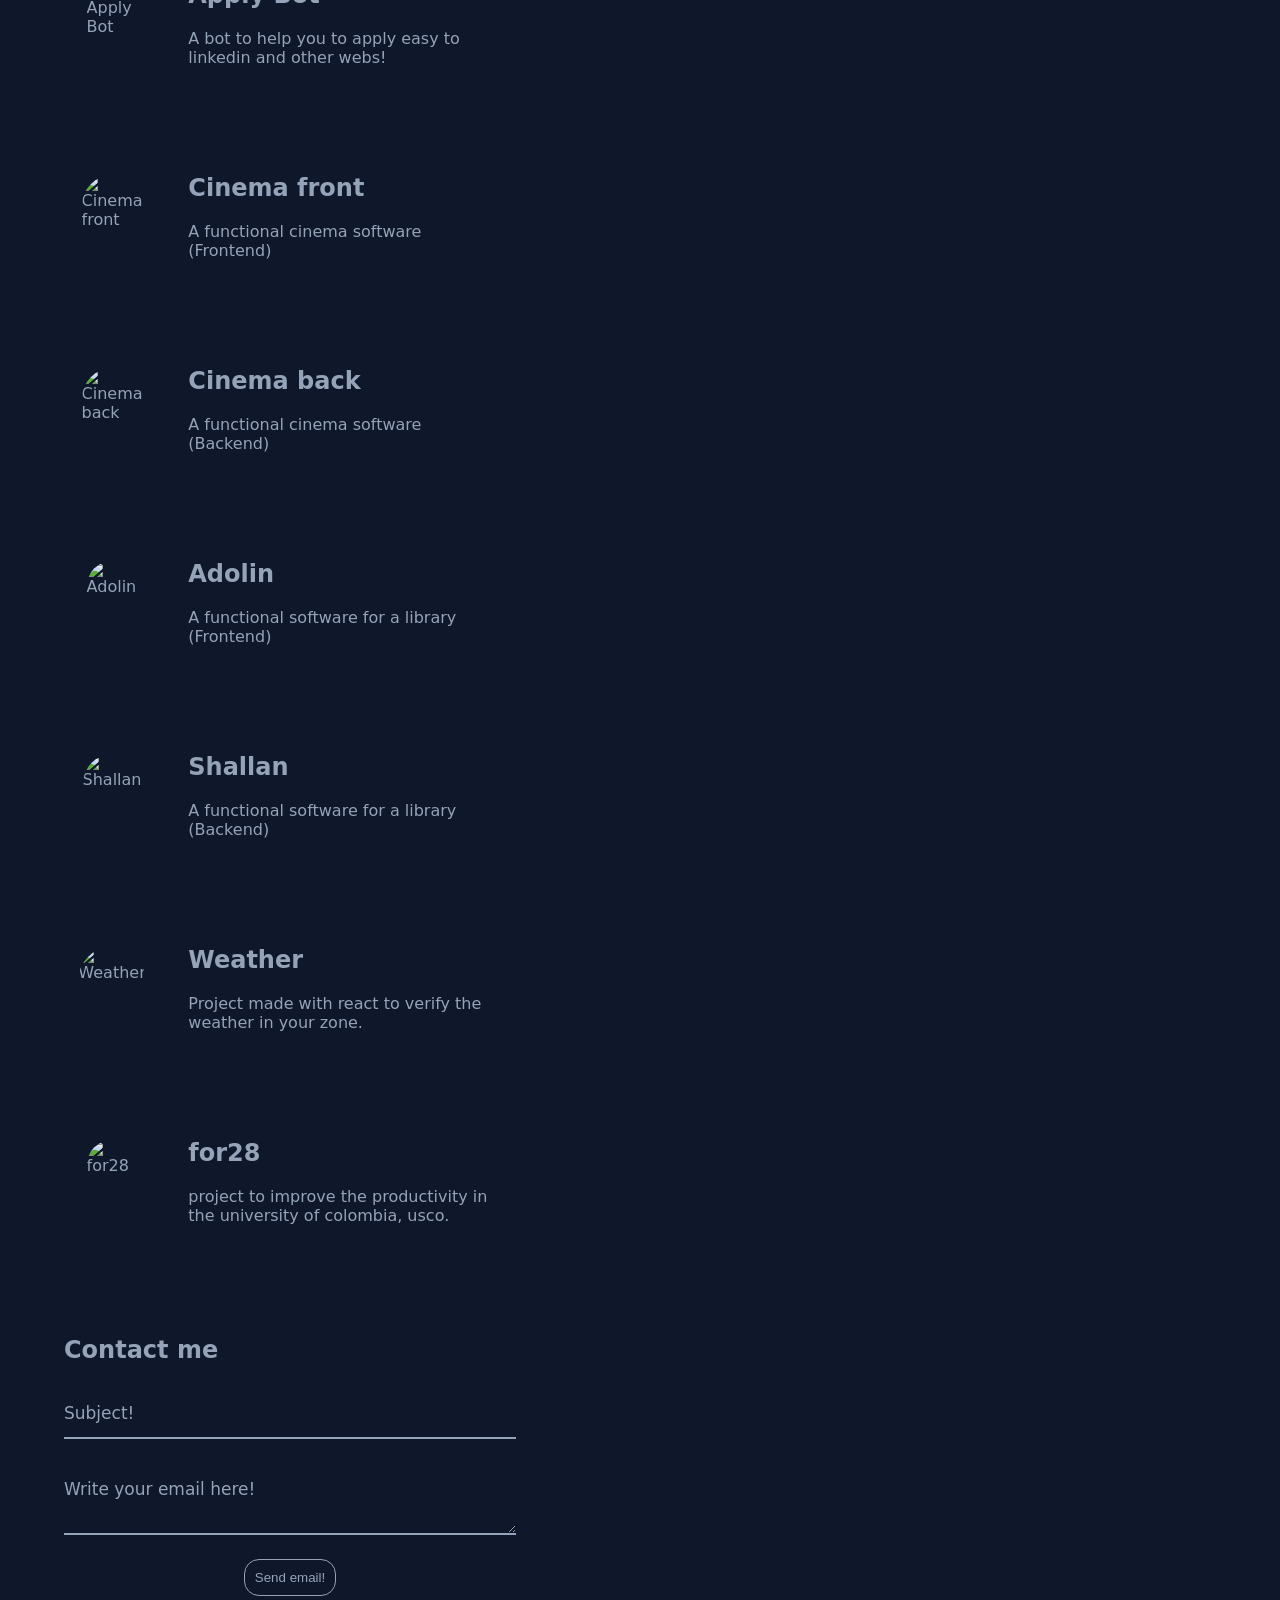
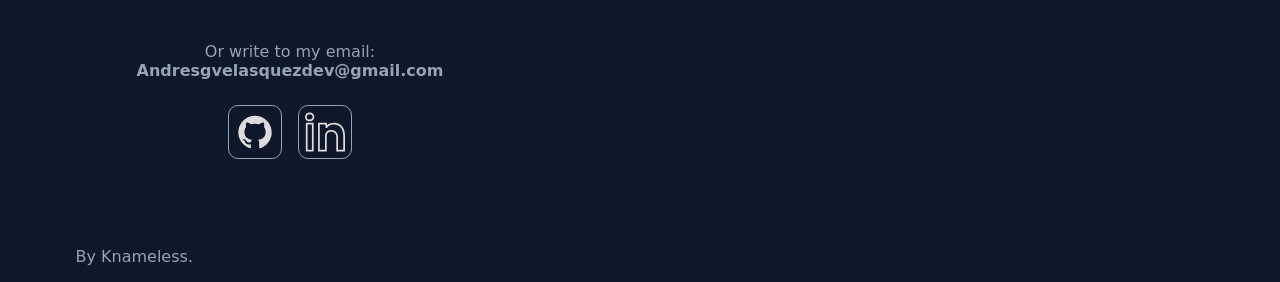
==== commit ed13a272: "feat: :sparkles: responsive" ====
--- a/index.html
+++ b/index.html
@@ -4,6 +4,8 @@
 <head>
   <meta charset="UTF-8" />
   <meta name="viewport" content="width=device-width, initial-scale=1.0" />
+  <meta name="description"
+    content="Front-end Developer skilled in Vue, React, Nest, Laravel, and Docker. Committed to enhancing user experiences and driving innovation. Expertise in UI/UX design, component development, and third-party API integration. Explore my work and see how I've contributed to the success of projects in medical software, logistics, and more!">
   <title>Knameless</title>
   <link rel="stylesheet" href="./assets/styles.css" />
   <link rel="icon" href="assets/moon.ico" type="image/x-icon">
@@ -13,6 +15,9 @@
   <div id="dynamic-background" class="pointer-events-none fixed inset-0 z-30 transition duration-300 lg:absolute"></div>
   <div class="content">
     <div class="home">
+      <div class="me-responsive">
+        <img src="assets/me.webp" alt="photo of Andres" width="auto" height="auto">
+      </div>
       <section class="home-text">
         <h1 class="title-home">Andres Gonzalez</h1>
         <h3 class="sub-title">
@@ -22,31 +27,49 @@
           I build pixel-perfect, engaging, and accessible digital experiences.
         </p>
       </section>
-      <nav>
+      <nav class="nav-list">
         <ul>
           <li>
-            <a href="#about">About</a>
-          </li>
-          <li>
-            <a href="#experience">Experience</a>
-          </li>
-          <li>
-            <a href="#skills">Skills</a>
-          </li>
-          <li>
-            <a href="#studies">Studies</a>
-          </li>
-          <li>
-            <a href="#projects">Projects</a>
-          </li>
-          <li>
-            <a href="#contact">Contact me</a>
+            <a class="nav-anchor" href="#about">
+              <span class="nav-line"></span>
+              <span class="text-nav">About</span>
+            </a>
+          </li>
+          <li>
+            <a class="nav-anchor" href="#experience">
+              <span class="nav-line"></span>
+              <span class="text-nav">Experience</span>
+            </a>
+          </li>
+          <li>
+            <a class="nav-anchor" href="#skills">
+              <span class="nav-line"></span>
+              <span class="text-nav">Skills</span>
+            </a>
+          </li>
+          <li>
+            <a class="nav-anchor" href="#studies">
+              <span class="nav-line"></span>
+              <span class="text-nav">Studies</span>
+            </a>
+          </li>
+          <li>
+            <a class="nav-anchor" href="#projects">
+              <span class="nav-line"></span>
+              <span class="text-nav">Projects</span>
+            </a>
+          </li>
+          <li>
+            <a class="nav-anchor" href="#contact">
+              <span class="nav-line"></span>
+              <span class="text-nav">Contact me</span>
+            </a>
           </li>
         </ul>
       </nav>
       <section class="footer-icons">
-        <a target="_blank" href="https://github.com/knameless27">
-          <button class="btn">
+        <a target="_blank" href="https://github.com/knameless27" aria-label="Github">
+          <button class="btn" aria-label="Github">
             <svg width="40" height="50" fill="rgb(221, 220, 220)" xmlns="http://www.w3.org/2000/svg" data-name="Layer 1"
               viewBox="0 0 24 24" id="github">
               <path
@@ -55,8 +78,9 @@
             </svg>
           </button>
         </a>
-        <a target="_blank" href="https://www.linkedin.com/in/andres-camilo-gonzalez-velasquez-658888210/">
-          <button class="btn">
+        <a target="_blank" aria-label="Linkedin"
+          href="https://www.linkedin.com/in/andres-camilo-gonzalez-velasquez-658888210/">
+          <button class="btn" aria-label="Linkedin">
             <svg xmlns="http://www.w3.org/2000/svg" xmlns:xlink="http://www.w3.org/1999/xlink" fill="rgb(221, 220, 220)"
               height="50" width="40" version="1.1" id="Capa_1" viewBox="0 0 45.959 45.959" xml:space="preserve">
               <g>
@@ -75,7 +99,7 @@
     </div>
     <main class="full-content">
       <div class="me">
-        <img src="assets/me.webp" alt="">
+        <img src="assets/me.webp" alt="photo of Andres" width="auto" height="auto">
       </div>
       <section id="about" class="item-section">
         <h2>About me</h2>
@@ -107,9 +131,9 @@
         <a href="https://clinicavirgenguadalupe.com" target="_blank" class="job-text-present">
           <p class="date">2024 - Present</p>
           <div>
-            <h3 class="experience-subtitle">
+            <p class="experience-subtitle">
               Front-end Developer, Clinica Virgen Guadalupe
-            </h3>
+            </p>
             <p>
               In my role at Clinica Virgen GuadalupeI developed a comprehensive financial monitoring system that
               significantly boosted staff efficiency at the clinic. Leading the front-end development of the Clinic360
@@ -131,9 +155,9 @@
         <a href="https://tuclinicahispanafamiliar.com/" target="_blank" class="job-text">
           <p class="date">2023 - 2024</p>
           <div>
-            <h3 class="experience-subtitle">
+            <p class="experience-subtitle">
               Front-end Developer, Tu clinica Hispana Familiar
-            </h3>
+            </p>
             <p>
               In my role at Tu Clinica Hispana, I enhanced staff efficiency by 40% through the development of a
               comprehensive
@@ -161,9 +185,9 @@
         <a href="https://www.cootranshuila.com/" target="_blank" class="job-text">
           <p class="date">2020 - 2023</p>
           <div>
-            <h3 class="experience-subtitle">
+            <p class="experience-subtitle">
               Front-end Developer, Cootranshuila
-            </h3>
+            </p>
             <p>
               At Cootranshuila, I was at the forefront of developing Hermes, a logistics and accounting software, where
               I
@@ -198,13 +222,14 @@
       <section id="studies" class="item-section">
         <h2>Studies</h2>
         <p>
-          I am a Certified <b>Vue Developer</b> trained directly by the creators of the technology, showcasing my expertise in
+          I am a Certified <b>Vue Developer</b> trained directly by the creators of the technology, showcasing my
+          expertise in
           building interactive and dynamic web applications.
         </p>
         <p>
           Additionally, I have a strong background in software
           development acquired at Universidad Surcolombiana, where I gained fundamental <b>knowledge in design and
-          programming.</b>
+            programming.</b>
         </p>
         <p>To complement my profile, I have completed a Python course offered by <b>MIT</b>, expanding my skills in
           developing innovative technological solutions.
@@ -227,10 +252,13 @@
               required=""></textarea>
             <label class="form__label">Write your email here!</label>
           </div>
-          <button class="button-pj" id="sendEmail">Send email!</button>
+          <button class="button-pj" id="sendEmail" aria-label="Send email">Send email!</button>
+          <p style="margin-top: 10%;">
+            Or write to my email: <b>Andresgvelasquezdev@gmail.com</b>
+          </p>
           <div class="container-items">
-            <a target="_blank" href="https://github.com/knameless27">
-              <button class="btn">
+            <a target="_blank" aria-label="Github" href="https://github.com/knameless27">
+              <button class="btn" aria-label="Github">
                 <svg width="40" height="50" fill="rgb(221, 220, 220)" xmlns="http://www.w3.org/2000/svg"
                   data-name="Layer 1" viewBox="0 0 24 24" id="github">
                   <path
@@ -239,8 +267,9 @@
                 </svg>
               </button>
             </a>
-            <a target="_blank" href="https://www.linkedin.com/in/andres-camilo-gonzalez-velasquez-658888210/">
-              <button class="btn">
+            <a target="_blank" aria-label="linkedin"
+              href="https://www.linkedin.com/in/andres-camilo-gonzalez-velasquez-658888210/">
+              <button class="btn" aria-label="Linkedin">
                 <svg xmlns="http://www.w3.org/2000/svg" xmlns:xlink="http://www.w3.org/1999/xlink"
                   fill="rgb(221, 220, 220)" height="50" width="40" version="1.1" id="Capa_1" viewBox="0 0 45.959 45.959"
                   xml:space="preserve">
--- a/assets/styles.css
+++ b/assets/styles.css
@@ -85,17 +85,51 @@
   font-size: 3rem;
   line-height: 1;
 }
+
+.home nav {
+  padding-top: 2%;
+}
+
+.home ul {
+  list-style: none;
+}
+
+.home li {
+  padding-bottom: 4%;
+}
+
+.nav-anchor {
+  display: flex;
+}
+
+.nav-line {
+  align-self: center;
+  width: 8px;
+  height: 1px;
+  border-radius: 15px;
+  margin-right: 3%;
+  background-color: var(--text-color);
+  transition: 0.15s ease-out;
+}
+
+.text-nav {
+  font-weight: 500;
+}
+
+.nav-anchor:hover,
+.nav-anchor.active {
+  .nav-line {
+    transform: scale(3, 1);
+    border-radius: 0;
+  }
+  .text-nav {
+    font-weight: 800;
+  }
+}
+
 a {
   text-decoration: none;
   color: var(--text-color);
-}
-.text-home {
-  margin-bottom: 2%;
-}
-
-.project-title {
-  text-align: center;
-  max-width: 250px;
 }
 
 .job-text {
@@ -128,15 +162,10 @@
   margin-top: 1px;
 }
 
-.experience-title {
-  text-align: center;
-  max-width: 150px;
-}
-
 .experience-subtitle {
   margin-top: 1px;
-}
-
+  font-weight: 900;
+}
 
 .project-image {
   width: 80px;
@@ -181,25 +210,6 @@
   transition: scroll 0.3s ease-in-out; /* Transición suave durante 0.3 segundos */
 }
 
-.left-button {
-  border: none;
-  background-color: transparent;
-  cursor: pointer;
-  transform: rotate(180deg);
-}
-
-.right-button {
-  border: none;
-  background-color: transparent;
-  cursor: pointer;
-}
-
-.default-image-side {
-  display: flex;
-  margin-left: 30%;
-  order: 0;
-}
-
 #container-image {
   display: flex;
   flex-direction: column;
@@ -207,19 +217,6 @@
   max-width: 450px;
   width: 100%;
   text-align: center;
-}
-
-.button-project {
-  margin-bottom: 3%;
-  width: 100%;
-  background-color: transparent;
-  border-top: 0px;
-  border-right: 0px;
-  border-left: 0px;
-  border-bottom: 1px solid var(--highlight-color);
-  border-radius: 5px;
-  color: var(--text-color);
-  cursor: pointer;
 }
 
 #button-pj {
@@ -260,10 +257,6 @@
   width: 100%;
   height: 100%;
   text-align: center;
-}
-
-.title-contact {
-  padding-bottom: 2%;
 }
 
 .form__group {
@@ -340,7 +333,8 @@
 }
 
 .btn:hover {
-  box-shadow: -0.5px -0.5px 0px var(--highlight-color), 0.5px 0.5px 0px var(--highlight-color),
+  box-shadow: -0.5px -0.5px 0px var(--highlight-color),
+    0.5px 0.5px 0px var(--highlight-color),
     0px 12px 10px -10px var(--highlight-color);
   border: 1px solid var(--highlight-color);
 }
@@ -360,7 +354,8 @@
   align-items: center;
 }
 
-.me img {
+.me img,
+.me-responsive img {
   max-height: 40%;
   max-width: 25%;
   mask-image: linear-gradient(black 80%, transparent);
@@ -370,6 +365,10 @@
   display: flex;
   justify-content: center;
   align-items: center;
+}
+
+.me-responsive {
+  display: none;
 }
 
 /* list-projects es el container grande, el container de cada tarjeta va a ser el container normal (box) */
@@ -382,6 +381,46 @@
 }
 
 @media (max-width: 1350px) {
+  .home-text {
+    display: flex;
+    flex-direction: column;
+    text-align: center;
+    align-items: center;
+    justify-content: center;
+  }
+
+  .nav-list,
+  .me {
+    display: none;
+  }
+
+  .sub-title {
+    margin-top: -10px;
+  }
+
+  .sub-text {
+    margin-top: -1px;
+  }
+
+  .me-responsive {
+    display: flex;
+    justify-content: center;
+    align-items: center;
+    padding-top: 5%;
+  }
+
+  .container-items {
+    padding-top: 2%;
+    display: flex;
+    justify-content: center;
+    align-items: center;
+    gap: 16px;
+  }
+
+  .footer-icons {
+    display: none;
+  }
+
   .containerImg {
     padding-right: 50%;
   }
@@ -404,9 +443,34 @@
 }
 
 @media screen and (max-width: 900px) {
+  .home-text {
+    display: flex;
+    flex-direction: column;
+    text-align: center;
+    align-items: center;
+    justify-content: center;
+  }
+  .nav-list,
+  .me {
+    display: none;
+  }
+  .sub-title {
+    margin-top: -10px;
+  }
+  .sub-text {
+    margin-top: -1px;
+  }
+  .me-responsive {
+    display: flex;
+    justify-content: center;
+    align-items: center;
+    padding-top: 5%;
+  }
   .container-items {
     padding-top: 2%;
     display: flex;
+    justify-content: center;
+    align-items: center;
     gap: 16px;
   }
   .footer-icons {
